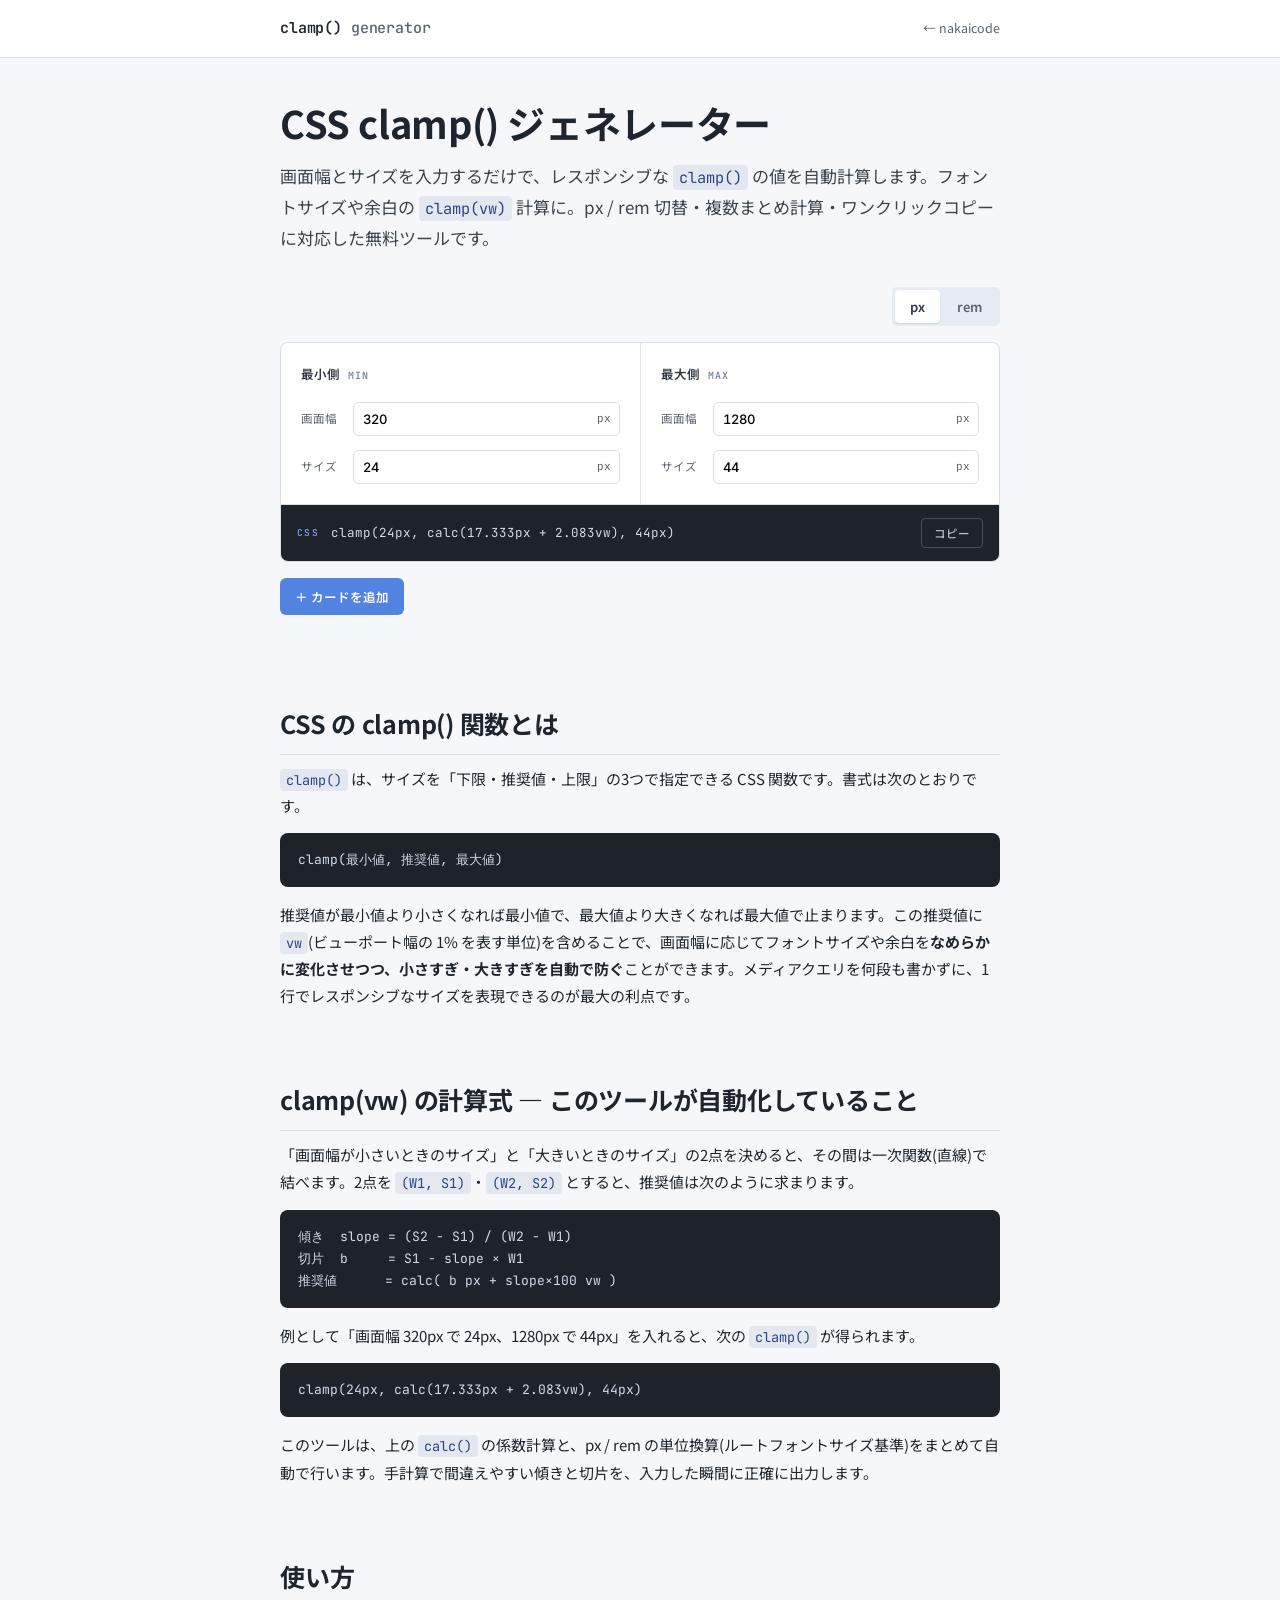
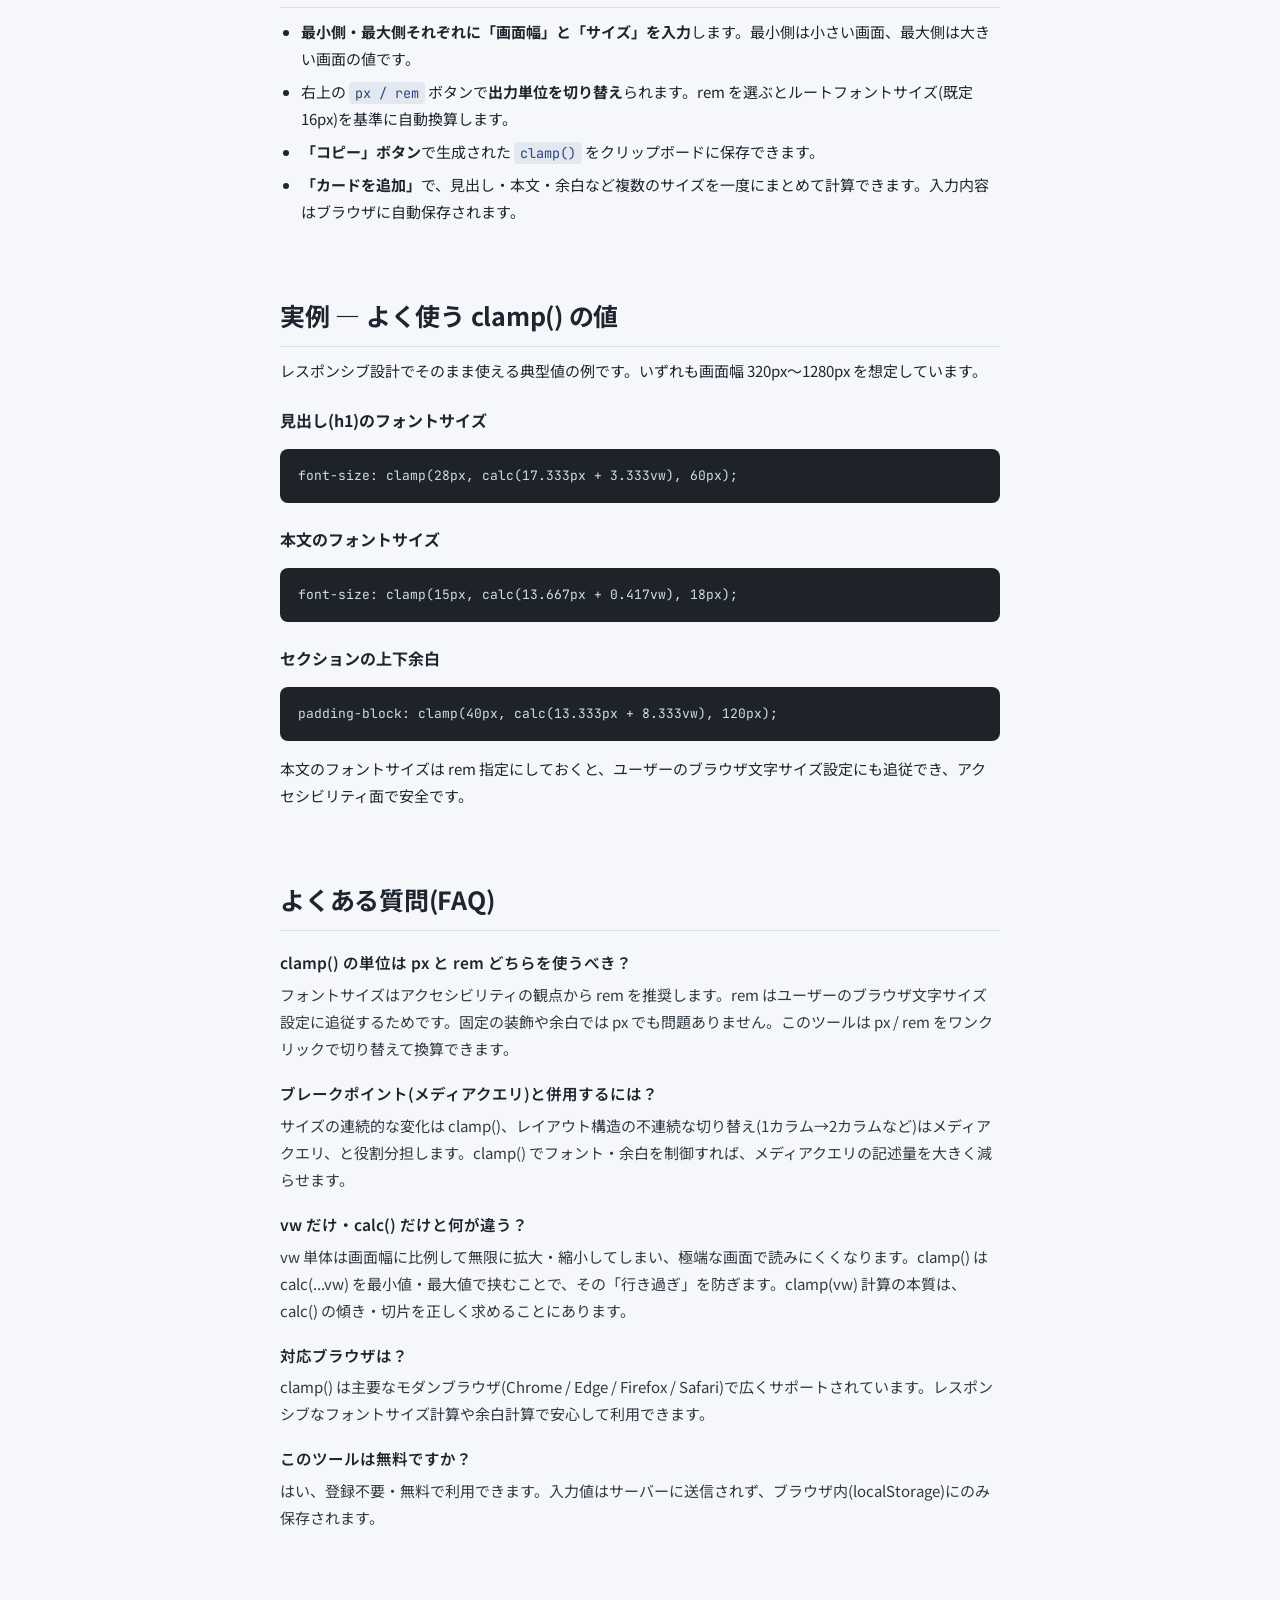
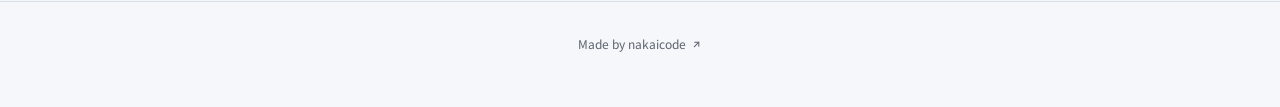
==== clamp-generator/index.html @ 5ffd4fc7 "Merge: clamp-generator SEO対応版を公開" ====
<!DOCTYPE html>
<html lang="ja">
<head>
  <meta charset="utf-8">
  <meta name="viewport" content="width=device-width, initial-scale=1">
  <title>CSS clamp() ジェネレーター｜画面幅から最小・最大サイズを自動計算</title>
  <meta name="description" content="画面幅とサイズを入力するだけで、レスポンシブな CSS clamp() の値を自動計算する無料ツール。フォントサイズや余白の clamp(vw) 計算に対応。px / rem 切替・複数まとめ計算・ワンクリックコピー対応の clamp ジェネレーターです。">
  <meta name="theme-color" content="#3b5bdb">
  <link rel="canonical" href="https://nakaicode.com/clamp-generator/">

  <!-- OGP / SNS シェア -->
  <meta property="og:title" content="CSS clamp() ジェネレーター｜画面幅から最小・最大サイズを自動計算">
  <meta property="og:description" content="画面幅とサイズを入れるだけでレスポンシブな clamp() を自動計算。フォント・余白の clamp(vw) 計算に。px/rem 切替・複数まとめ計算・コピー対応の無料ツール。">
  <meta property="og:type" content="website">
  <meta property="og:url" content="https://nakaicode.com/clamp-generator/">
  <meta property="og:image" content="https://nakaicode.com/clamp-generator/og-image.png">
  <meta property="og:site_name" content="nakaicode">
  <meta property="og:locale" content="ja_JP">
  <meta name="twitter:card" content="summary_large_image">
  <meta name="twitter:title" content="CSS clamp() ジェネレーター｜画面幅から最小・最大サイズを自動計算">
  <meta name="twitter:description" content="画面幅とサイズを入れるだけでレスポンシブな clamp() を自動計算。フォント・余白の clamp(vw) 計算に対応した無料ツール。">
  <meta name="twitter:image" content="https://nakaicode.com/clamp-generator/og-image.png">

  <!-- ファビコン(外部ファイルを増やさないインライン SVG) -->
  <link rel="icon" href="data:image/svg+xml,%3Csvg xmlns='http://www.w3.org/2000/svg' viewBox='0 0 32 32'%3E%3Crect width='32' height='32' rx='7' fill='%233b5bdb'/%3E%3Ctext x='16' y='23' font-family='monospace' font-size='17' font-weight='700' fill='%23ffffff' text-anchor='middle'%3E%7B%7D%3C/text%3E%3C/svg%3E">

  <link rel="preconnect" href="https://fonts.googleapis.com">
  <link rel="preconnect" href="https://fonts.gstatic.com" crossorigin>
  <link href="https://fonts.googleapis.com/css2?family=Inter:wght@400;500;600;700&family=Noto+Sans+JP:wght@400;500;600;700&family=JetBrains+Mono:wght@400;500;600&display=swap" rel="stylesheet">

  <!-- 構造化データ: SoftwareApplication -->
  <script type="application/ld+json">
  {
    "@context": "https://schema.org",
    "@type": "SoftwareApplication",
    "name": "CSS clamp() ジェネレーター",
    "url": "https://nakaicode.com/clamp-generator/",
    "applicationCategory": "DeveloperApplication",
    "operatingSystem": "Web",
    "description": "画面幅とサイズを入力するだけで、レスポンシブな CSS clamp() の値を自動計算する無料ツール。フォントサイズや余白の clamp(vw) 計算に対応し、px / rem 切替・複数まとめ計算・ワンクリックコピーが可能。",
    "inLanguage": "ja",
    "offers": {
      "@type": "Offer",
      "price": "0",
      "priceCurrency": "JPY"
    },
    "author": {
      "@type": "Person",
      "name": "nakaicode",
      "url": "https://nakaicode.com/"
    }
  }
  </script>

  <!-- 構造化データ: FAQPage -->
  <script type="application/ld+json">
  {
    "@context": "https://schema.org",
    "@type": "FAQPage",
    "mainEntity": [
      {
        "@type": "Question",
        "name": "CSS の clamp() 関数とは何ですか？",
        "acceptedAnswer": {
          "@type": "Answer",
          "text": "clamp() は clamp(最小値, 推奨値, 最大値) の3つの引数を取る CSS 関数です。推奨値が最小値を下回ると最小値で、最大値を上回ると最大値で止まります。推奨値に vw(画面幅の割合)を含めることで、画面幅に応じてフォントサイズや余白をなめらかに変化させつつ、小さすぎ・大きすぎを防げます。"
        }
      },
      {
        "@type": "Question",
        "name": "clamp() の推奨値(vw の計算式)はどうやって求めますか？",
        "acceptedAnswer": {
          "@type": "Answer",
          "text": "2つの画面幅 W1・W2 と、それぞれで欲しいサイズ S1・S2 から一次関数を引きます。傾き slope = (S2 - S1) / (W2 - W1)、切片 b = S1 - slope × W1 とすると、推奨値は calc(b px + slope×100 vw) になります。このツールはこの計算を自動で行い、px / rem どちらの単位でも出力します。"
        }
      },
      {
        "@type": "Question",
        "name": "clamp() の単位は px と rem のどちらを使うべきですか？",
        "acceptedAnswer": {
          "@type": "Answer",
          "text": "アクセシビリティを重視するなら rem を推奨します。rem はユーザーがブラウザの文字サイズ設定を変えたときに追従するため、特にフォントサイズでは rem が安全です。固定の余白や装飾サイズでは px でも構いません。このツールは px / rem を切り替えると、ルートフォントサイズ(既定 16px)を基準に値を自動換算します。"
        }
      },
      {
        "@type": "Question",
        "name": "メディアクエリ(ブレークポイント)と clamp() はどう使い分けますか？",
        "acceptedAnswer": {
          "@type": "Answer",
          "text": "clamp() は『画面幅に応じて連続的にサイズを変えたい』場合に向いています。フォントサイズ・余白・行間などは clamp() でメディアクエリを書かずに済みます。一方、レイアウトの段組みを切り替える(1カラム→2カラム)など不連続な変化はメディアクエリが適しています。両者は併用でき、サイズは clamp()、構造はメディアクエリと役割分担するのが定番です。"
        }
      },
      {
        "@type": "Question",
        "name": "レスポンシブなフォントサイズの計算にも使えますか？",
        "acceptedAnswer": {
          "@type": "Answer",
          "text": "はい。フォントサイズの clamp 計算はこのツールの主用途です。たとえば『画面幅 320px で 24px、1280px で 44px』のように入力すると、その間をなめらかに変化し画面外では止まる clamp() が得られます。複数の見出し・本文サイズをカードで並べて一度に計算できます。"
        }
      }
    ]
  }
  </script>

  <style>
    *{box-sizing:border-box}
    :root{
      --bg:oklch(0.976 0.004 255);
      --fg:oklch(0.26 0.02 255);
      --muted:oklch(0.5 0.02 255);
      --line:oklch(0.9 0.012 255);
      --accent:oklch(0.5 0.16 262);
      --accent-soft:oklch(0.62 0.15 262);
      --card:#fff;
      --code-bg:oklch(0.255 0.014 255);
    }
    html,body{margin:0}
    body{
      font-family:'Noto Sans JP',system-ui,sans-serif;
      background:var(--bg);color:var(--fg);
      line-height:1.8;-webkit-font-smoothing:antialiased;
    }
    a{color:var(--accent)}
    input{font-family:inherit}
    input:focus{outline:none;border-color:var(--accent-soft)}
    button{font-family:inherit;cursor:pointer}
    ::selection{background:oklch(0.88 0.06 262)}
    .wrap{max-width:760px;margin:0 auto;padding:0 20px}

    /* ヘッダー */
    .site-header{background:#fff;border-bottom:1px solid var(--line)}
    .site-header .wrap{display:flex;align-items:center;justify-content:space-between;padding:15px 20px}
    .logo{font-family:'JetBrains Mono',monospace;font-size:15px;font-weight:600;letter-spacing:-0.01em}
    .logo span{color:var(--muted);font-weight:500}
    .home-link{font-size:12.5px;color:var(--muted);text-decoration:none}
    .home-link:hover{color:var(--accent)}

    /* イントロ */
    .intro{padding:40px 0 8px}
    h1{font-size:clamp(26px,3.6vw,38px);line-height:1.3;margin:0 0 14px;letter-spacing:-0.01em}
    .lead{font-size:clamp(15px,1.6vw,17px);color:oklch(0.38 0.02 255);margin:0}

    /* ツール本体 */
    .tool{margin:26px 0 8px}
    .tool-bar{display:flex;align-items:center;justify-content:flex-end;gap:16px;margin-bottom:16px;flex-wrap:wrap}
    .root-field{display:flex;align-items:center;gap:8px}
    .root-field[hidden]{display:none}
    .root-field label{font-size:12px;color:var(--muted);font-weight:500}
    .num-inp{width:74px;padding:7px 28px 7px 10px;border:1px solid var(--line);border-radius:5px;font-family:'Inter','Noto Sans JP',sans-serif;font-variant-numeric:tabular-nums;font-size:13px;font-weight:500;background:#fff}
    .field{position:relative;display:flex;align-items:center}
    .field .unit{position:absolute;right:9px;font-family:'JetBrains Mono',monospace;font-size:11px;color:var(--muted);pointer-events:none}
    .seg{display:flex;padding:3px;background:oklch(0.94 0.012 255);border-radius:5px;gap:2px}
    .seg button{padding:7px 15px;border:none;border-radius:4px;font-size:13px;font-weight:600;background:transparent;color:var(--muted)}
    .seg button.active{background:#fff;color:oklch(0.34 0.03 255);box-shadow:0 1px 1px oklch(0.5 0.02 255 / 0.14)}

    .cards{display:flex;flex-direction:column;gap:16px}
    .ccard{position:relative;background:var(--card);border:1px solid var(--line);border-radius:8px;overflow:hidden}
    .ccard__del{position:absolute;top:9px;right:9px;z-index:2;width:24px;height:24px;border:none;border-radius:5px;background:transparent;color:oklch(0.6 0.02 255);font-size:16px;line-height:1;display:flex;align-items:center;justify-content:center}
    .ccard__del:hover{background:oklch(0.95 0.02 30);color:oklch(0.52 0.15 30)}
    .ccard__grid{display:grid;grid-template-columns:1fr 1px 1fr}
    .ccard__col{padding:20px}
    .ccard__divider{background:oklch(0.93 0.01 255)}
    .ccard__label{display:flex;align-items:baseline;gap:8px;margin-bottom:16px}
    .ccard__label b{font-size:12.5px;font-weight:600;color:oklch(0.34 0.02 255)}
    .ccard__label em{font-family:'JetBrains Mono',monospace;font-size:10px;font-weight:600;letter-spacing:0.1em;color:oklch(0.62 0.04 262);font-style:normal}
    .row{display:flex;flex-direction:column;gap:14px}
    .row label{display:flex;align-items:center;gap:10px}
    .row label > span:first-child{font-size:11.5px;color:var(--muted);width:42px;flex-shrink:0}
    .row .field{flex:1;min-width:0}
    .row .field input{width:100%;padding:8px 34px 8px 9px;border:1px solid var(--line);border-radius:5px;font-family:'Inter','Noto Sans JP',sans-serif;font-variant-numeric:tabular-nums;font-size:13px;font-weight:500;background:#fff}

    .ccard__out{display:flex;align-items:center;gap:12px;padding:13px 16px;border-top:1px solid var(--line);background:var(--code-bg)}
    .ccard__out .tag{font-family:'JetBrains Mono',monospace;font-size:9.5px;font-weight:600;letter-spacing:0.14em;color:oklch(0.7 0.12 262);flex-shrink:0}
    .ccard__out code{flex:1;min-width:0;font-family:'JetBrains Mono',monospace;font-size:12.5px;color:oklch(0.89 0.02 255);word-break:break-all;line-height:1.55}
    .ccard__copy{flex-shrink:0;border:1px solid oklch(0.42 0.012 255);background:transparent;color:oklch(0.8 0.015 255);font-size:11.5px;font-weight:500;padding:6px 12px;border-radius:4px}
    .ccard__copy:hover{border-color:var(--accent-soft);background:var(--accent-soft);color:#fff}

    .add-btn{align-self:flex-start;margin-top:16px;border:none;background:var(--accent-soft);color:#fff;font-size:12.5px;font-weight:600;padding:9px 15px;border-radius:6px;display:inline-flex;align-items:center;gap:6px}
    .add-btn:hover{background:var(--accent)}

    /* 解説コンテンツ */
    article.doc{padding:34px 0 10px}
    article.doc section{padding:14px 0}
    h2{font-size:clamp(20px,2.4vw,25px);margin:30px 0 10px;letter-spacing:-0.01em;padding-bottom:8px;border-bottom:1px solid var(--line)}
    h3{font-size:16px;margin:22px 0 6px}
    article.doc p{margin:10px 0;font-size:15px}
    article.doc ul{padding-left:1.3em;margin:10px 0}
    article.doc li{margin:6px 0;font-size:15px}
    code.inline{font-family:'JetBrains Mono',monospace;font-size:0.9em;background:oklch(0.93 0.012 262);padding:2px 6px;border-radius:4px;color:oklch(0.4 0.1 262)}
    pre{background:var(--code-bg);color:oklch(0.89 0.02 255);font-family:'JetBrains Mono',monospace;font-size:13px;line-height:1.7;padding:16px 18px;border-radius:8px;overflow-x:auto;margin:14px 0}
    .faq dt{font-weight:600;margin:18px 0 4px;font-size:15.5px}
    .faq dd{margin:0 0 6px;font-size:15px;color:oklch(0.34 0.02 255)}

    /* フッター */
    .site-footer{margin-top:30px;padding:26px 0 50px;border-top:1px solid var(--line);text-align:center}
    .site-footer a{font-size:12px;color:var(--muted);text-decoration:none;display:inline-flex;align-items:center;gap:5px}
    .site-footer a:hover{color:var(--accent)}

    @media (max-width:560px){
      .ccard__grid{grid-template-columns:1fr}
      .ccard__divider{display:none}
      .ccard__col + .ccard__col{border-top:1px solid var(--line)}
    }
  </style>
</head>
<body>

  <header class="site-header">
    <div class="wrap">
      <div class="logo">clamp()<span> generator</span></div>
      <a class="home-link" href="https://nakaicode.com/">← nakaicode</a>
    </div>
  </header>

  <main class="wrap">

    <div class="intro">
      <h1>CSS clamp() ジェネレーター</h1>
      <p class="lead">画面幅とサイズを入力するだけで、レスポンシブな <code class="inline">clamp()</code> の値を自動計算します。フォントサイズや余白の <code class="inline">clamp(vw)</code> 計算に。px / rem 切替・複数まとめ計算・ワンクリックコピーに対応した無料ツールです。</p>
    </div>

    <!-- ============ ツール本体(JS で動的更新。初期状態はHTMLに記述) ============ -->
    <section class="tool" aria-label="clamp() 計算ツール">
      <div class="tool-bar">
        <div class="root-field" id="rootField" hidden>
          <label for="rootInput">ルート</label>
          <span class="field">
            <input class="num-inp" type="number" id="rootInput" value="16">
            <span class="unit">px</span>
          </span>
        </div>
        <div class="seg" role="tablist" aria-label="単位の切り替え">
          <button id="unitPx" class="active" type="button">px</button>
          <button id="unitRem" type="button">rem</button>
        </div>
      </div>

      <div class="cards" id="cards"><!-- カードを JS で描画 --></div>

      <button class="add-btn" id="addCard" type="button">＋ カードを追加</button>
    </section>

    <!-- ============ 解説コンテンツ(静的 HTML。ここが SEO の本丸) ============ -->
    <article class="doc">

      <section id="about">
        <h2>CSS の clamp() 関数とは</h2>
        <p><code class="inline">clamp()</code> は、サイズを「下限・推奨値・上限」の3つで指定できる CSS 関数です。書式は次のとおりです。</p>
        <pre>clamp(最小値, 推奨値, 最大値)</pre>
        <p>推奨値が最小値より小さくなれば最小値で、最大値より大きくなれば最大値で止まります。この推奨値に <code class="inline">vw</code>(ビューポート幅の 1% を表す単位)を含めることで、画面幅に応じてフォントサイズや余白を<strong>なめらかに変化させつつ、小さすぎ・大きすぎを自動で防ぐ</strong>ことができます。メディアクエリを何段も書かずに、1行でレスポンシブなサイズを表現できるのが最大の利点です。</p>
      </section>

      <section id="formula">
        <h2>clamp(vw) の計算式 — このツールが自動化していること</h2>
        <p>「画面幅が小さいときのサイズ」と「大きいときのサイズ」の2点を決めると、その間は一次関数(直線)で結べます。2点を <code class="inline">(W1, S1)</code>・<code class="inline">(W2, S2)</code> とすると、推奨値は次のように求まります。</p>
        <pre>傾き  slope = (S2 - S1) / (W2 - W1)
切片  b     = S1 - slope × W1
推奨値      = calc( b px + slope×100 vw )</pre>
        <p>例として「画面幅 320px で 24px、1280px で 44px」を入れると、次の <code class="inline">clamp()</code> が得られます。</p>
        <pre>clamp(24px, calc(17.333px + 2.083vw), 44px)</pre>
        <p>このツールは、上の <code class="inline">calc()</code> の係数計算と、px / rem の単位換算(ルートフォントサイズ基準)をまとめて自動で行います。手計算で間違えやすい傾きと切片を、入力した瞬間に正確に出力します。</p>
      </section>

      <section id="howto">
        <h2>使い方</h2>
        <ul>
          <li><strong>最小側・最大側それぞれに「画面幅」と「サイズ」を入力</strong>します。最小側は小さい画面、最大側は大きい画面の値です。</li>
          <li>右上の <code class="inline">px / rem</code> ボタンで<strong>出力単位を切り替え</strong>られます。rem を選ぶとルートフォントサイズ(既定 16px)を基準に自動換算します。</li>
          <li><strong>「コピー」ボタン</strong>で生成された <code class="inline">clamp()</code> をクリップボードに保存できます。</li>
          <li><strong>「カードを追加」</strong>で、見出し・本文・余白など複数のサイズを一度にまとめて計算できます。入力内容はブラウザに自動保存されます。</li>
        </ul>
      </section>

      <section id="examples">
        <h2>実例 — よく使う clamp() の値</h2>
        <p>レスポンシブ設計でそのまま使える典型値の例です。いずれも画面幅 320px〜1280px を想定しています。</p>
        <h3>見出し(h1)のフォントサイズ</h3>
        <pre>font-size: clamp(28px, calc(17.333px + 3.333vw), 60px);</pre>
        <h3>本文のフォントサイズ</h3>
        <pre>font-size: clamp(15px, calc(13.667px + 0.417vw), 18px);</pre>
        <h3>セクションの上下余白</h3>
        <pre>padding-block: clamp(40px, calc(13.333px + 8.333vw), 120px);</pre>
        <p>本文のフォントサイズは rem 指定にしておくと、ユーザーのブラウザ文字サイズ設定にも追従でき、アクセシビリティ面で安全です。</p>
      </section>

      <section id="faq">
        <h2>よくある質問(FAQ)</h2>
        <dl class="faq">
          <dt>clamp() の単位は px と rem どちらを使うべき？</dt>
          <dd>フォントサイズはアクセシビリティの観点から rem を推奨します。rem はユーザーのブラウザ文字サイズ設定に追従するためです。固定の装飾や余白では px でも問題ありません。このツールは px / rem をワンクリックで切り替えて換算できます。</dd>

          <dt>ブレークポイント(メディアクエリ)と併用するには？</dt>
          <dd>サイズの連続的な変化は clamp()、レイアウト構造の不連続な切り替え(1カラム→2カラムなど)はメディアクエリ、と役割分担します。clamp() でフォント・余白を制御すれば、メディアクエリの記述量を大きく減らせます。</dd>

          <dt>vw だけ・calc() だけと何が違う？</dt>
          <dd>vw 単体は画面幅に比例して無限に拡大・縮小してしまい、極端な画面で読みにくくなります。clamp() は calc(...vw) を最小値・最大値で挟むことで、その「行き過ぎ」を防ぎます。clamp(vw) 計算の本質は、calc() の傾き・切片を正しく求めることにあります。</dd>

          <dt>対応ブラウザは？</dt>
          <dd>clamp() は主要なモダンブラウザ(Chrome / Edge / Firefox / Safari)で広くサポートされています。レスポンシブなフォントサイズ計算や余白計算で安心して利用できます。</dd>

          <dt>このツールは無料ですか？</dt>
          <dd>はい、登録不要・無料で利用できます。入力値はサーバーに送信されず、ブラウザ内(localStorage)にのみ保存されます。</dd>
        </dl>
      </section>

    </article>
  </main>

  <footer class="site-footer">
    <a href="https://nakaicode.com/" target="_blank" rel="noopener noreferrer">
      Made by nakaicode
      <svg width="11" height="11" viewBox="0 0 24 24" fill="none" stroke="currentColor" stroke-width="2.2" stroke-linecap="round" stroke-linejoin="round"><path d="M7 17 17 7"></path><path d="M8 7h9v9"></path></svg>
    </a>
  </footer>

  <script>
  // ===== clamp() 計算ツール(バニラ JS。ビルド不要・依存なし) =====
  (function () {
    "use strict";
    var STORAGE_KEY = "clampgen_v1";
    var state = {
      unit: "px",
      root: 16,
      cards: [{ id: "c1", w1: 320, w2: 1280, s1: 24, s2: 44 }]
    };

    // localStorage から復元
    try {
      var raw = localStorage.getItem(STORAGE_KEY);
      if (raw) {
        var d = JSON.parse(raw);
        if (d && d.cards && d.cards.length) state = Object.assign(state, d);
      }
    } catch (e) {}

    function persist() {
      try { localStorage.setItem(STORAGE_KEY, JSON.stringify(state)); } catch (e) {}
    }
    function num(v) { var n = parseFloat(v); return isFinite(n) ? n : 0; }
    function toPx(v) { var n = num(v); return state.unit === "rem" ? n * state.root : n; }
    function fmt(n, d) {
      var p = Math.pow(10, d == null ? 3 : d);
      var x = Math.round(n * p) / p;
      if (Object.is(x, -0)) x = 0;
      return String(x);
    }
    function clampCss(c) {
      if (c.w2 <= c.w1) return "/* 「画面幅 最小 < 最大」にしてください */";
      var unit = state.unit, root = state.root;
      var slope = (c.s2 - c.s1) / (c.w2 - c.w1);
      var vw = slope * 100, b = c.s1 - slope * c.w1;
      var lo = Math.min(c.s1, c.s2), hi = Math.max(c.s1, c.s2);
      var u = unit === "rem" ? "rem" : "px";
      var conv = function (x) { return unit === "rem" ? x / root : x; };
      var B = conv(b), C = unit === "rem" ? vw / root : vw;
      var calc = C >= 0
        ? "calc(" + fmt(B) + u + " + " + fmt(C) + "vw)"
        : "calc(" + fmt(B) + u + " - " + fmt(Math.abs(C)) + "vw)";
      return "clamp(" + fmt(conv(lo)) + u + ", " + calc + ", " + fmt(conv(hi)) + u + ")";
    }

    var cardsEl = document.getElementById("cards");
    var unitLabel = function () { return state.unit === "rem" ? "rem" : "px"; };

    function el(tag, cls, attrs) {
      var e = document.createElement(tag);
      if (cls) e.className = cls;
      if (attrs) for (var k in attrs) e.setAttribute(k, attrs[k]);
      return e;
    }

    // 「サイズ」入力欄の表示値(rem のときは換算して表示)
    function dispSize(px) {
      return state.unit === "rem" ? fmt(px / state.root, 4) : px;
    }

    function buildSide(c, side) {
      // side: "min" or "max"
      var isMin = side === "min";
      var col = el("div", "ccard__col");
      var label = el("div", "ccard__label");
      var b = el("b"); b.textContent = isMin ? "最小側" : "最大側";
      var em = el("em"); em.textContent = isMin ? "MIN" : "MAX";
      label.appendChild(b); label.appendChild(em);
      col.appendChild(label);

      var row = el("div", "row");

      // 画面幅
      var l1 = el("label");
      var s1 = el("span"); s1.textContent = "画面幅"; l1.appendChild(s1);
      var f1 = el("span", "field");
      var i1 = el("input", null, { type: "number" });
      i1.value = isMin ? c.w1 : c.w2;
      i1.addEventListener("change", function () {
        var v = num(i1.value);
        if (isMin) c.w1 = v; else c.w2 = v;
        persist(); render();
      });
      var u1 = el("span", "unit"); u1.textContent = "px";
      f1.appendChild(i1); f1.appendChild(u1); l1.appendChild(f1);
      row.appendChild(l1);

      // サイズ
      var l2 = el("label");
      var s2 = el("span"); s2.textContent = "サイズ"; l2.appendChild(s2);
      var f2 = el("span", "field");
      var i2 = el("input", null, { type: "number", step: state.unit === "rem" ? "0.05" : "1" });
      i2.value = dispSize(isMin ? c.s1 : c.s2);
      i2.addEventListener("change", function () {
        var px = toPx(i2.value);
        if (isMin) c.s1 = px; else c.s2 = px;
        persist(); render();
      });
      var u2 = el("span", "unit"); u2.textContent = unitLabel();
      f2.appendChild(i2); f2.appendChild(u2); l2.appendChild(f2);
      row.appendChild(l2);

      col.appendChild(row);
      return col;
    }

    function render() {
      // ルート入力欄の表示
      document.getElementById("rootField").hidden = state.unit !== "rem";
      document.getElementById("unitPx").classList.toggle("active", state.unit === "px");
      document.getElementById("unitRem").classList.toggle("active", state.unit === "rem");

      cardsEl.innerHTML = "";
      state.cards.forEach(function (c) {
        var card = el("div", "ccard");

        if (state.cards.length > 1) {
          var del = el("button", "ccard__del", { type: "button", title: "削除", "aria-label": "カードを削除" });
          del.textContent = "×";
          del.addEventListener("click", function () {
            state.cards = state.cards.filter(function (x) { return x.id !== c.id; });
            persist(); render();
          });
          card.appendChild(del);
        }

        var grid = el("div", "ccard__grid");
        grid.appendChild(buildSide(c, "min"));
        grid.appendChild(el("div", "ccard__divider"));
        grid.appendChild(buildSide(c, "max"));
        card.appendChild(grid);

        var out = el("div", "ccard__out");
        var tag = el("span", "tag"); tag.textContent = "CSS";
        var code = el("code"); code.textContent = clampCss(c);
        var copy = el("button", "ccard__copy", { type: "button" }); copy.textContent = "コピー";
        copy.addEventListener("click", function () {
          var css = clampCss(c);
          try { navigator.clipboard.writeText(css); } catch (e) {}
          copy.textContent = "コピー済";
          setTimeout(function () { copy.textContent = "コピー"; }, 1300);
        });
        out.appendChild(tag); out.appendChild(code); out.appendChild(copy);
        card.appendChild(out);

        cardsEl.appendChild(card);
      });
    }

    // 単位切り替え
    document.getElementById("unitPx").addEventListener("click", function () {
      state.unit = "px"; persist(); render();
    });
    document.getElementById("unitRem").addEventListener("click", function () {
      state.unit = "rem"; persist(); render();
    });
    // ルート
    document.getElementById("rootInput").addEventListener("change", function (e) {
      state.root = Math.max(1, num(e.target.value)); persist(); render();
    });
    document.getElementById("rootInput").value = state.root;
    // カード追加
    document.getElementById("addCard").addEventListener("click", function () {
      state.cards.push({ id: "c" + Date.now(), w1: 320, w2: 1280, s1: 16, s2: 24 });
      persist(); render();
    });

    render();
  })();
  </script>
</body>
</html>
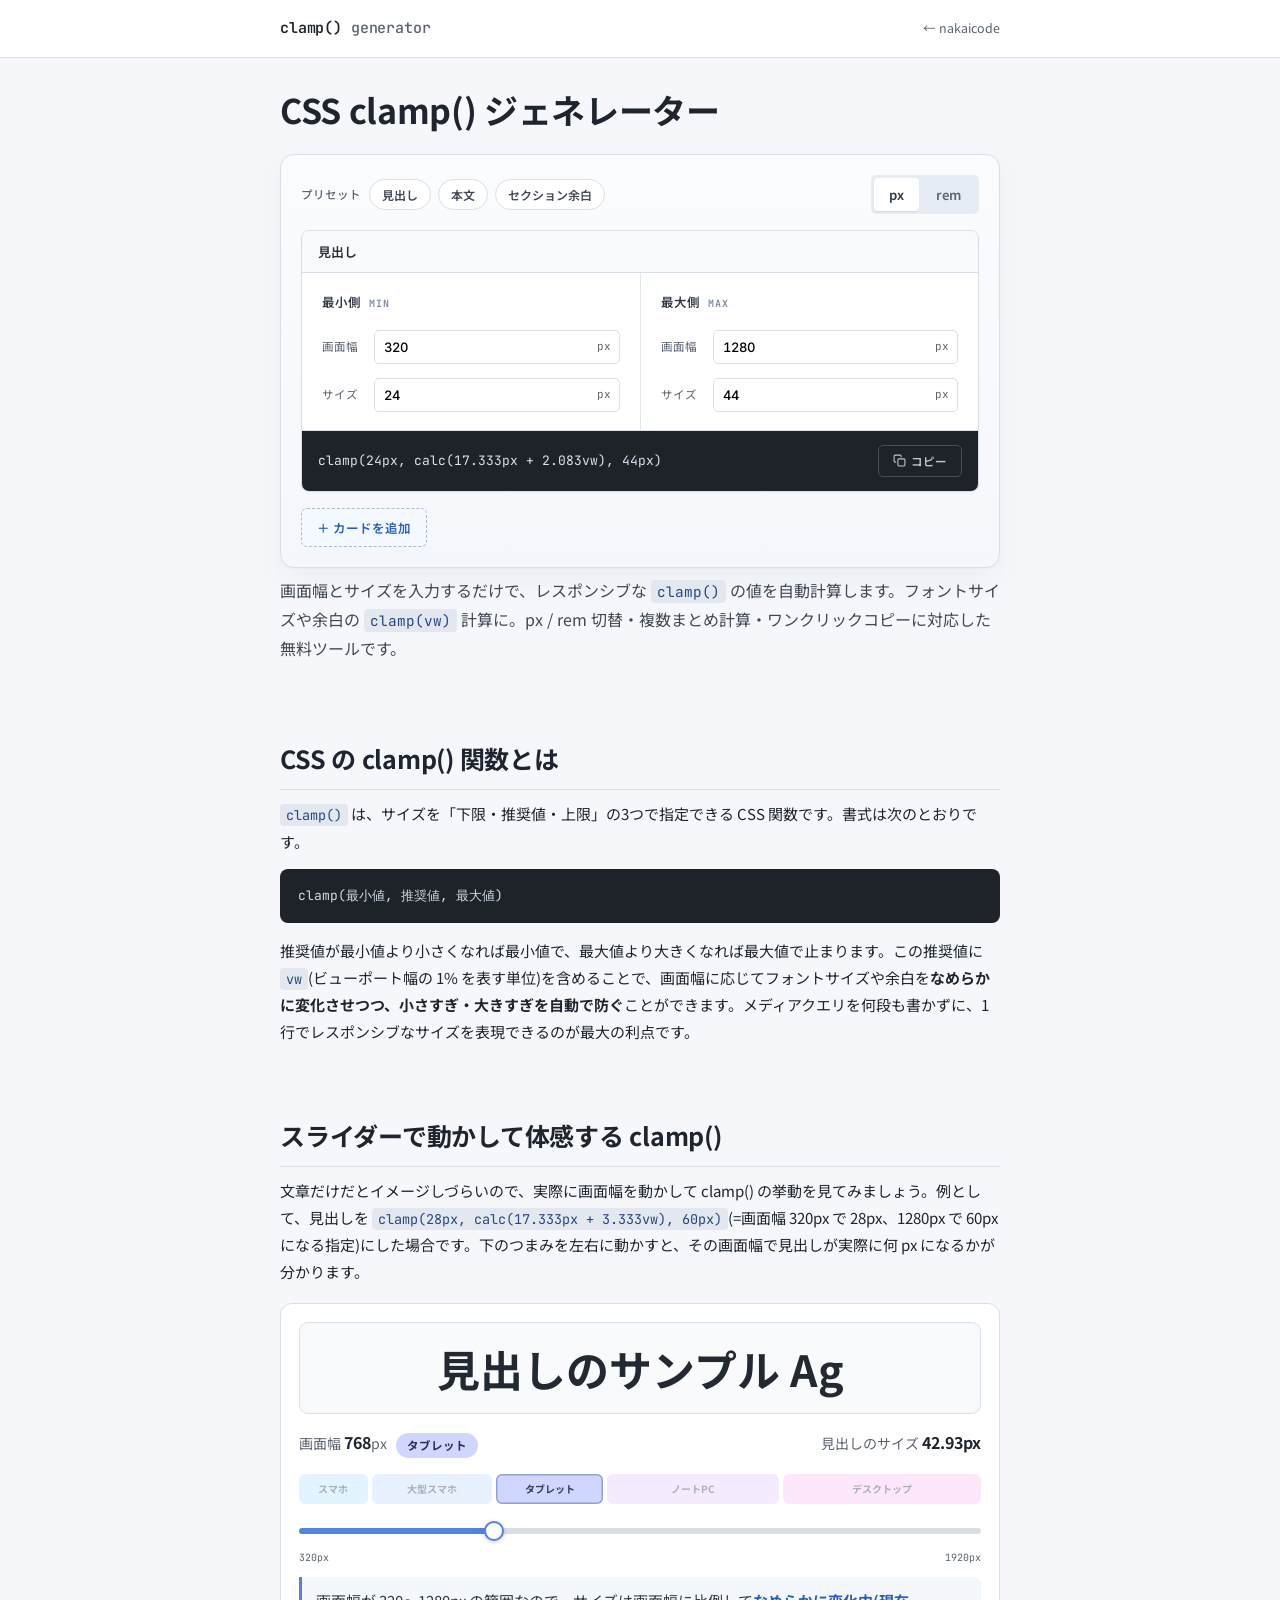
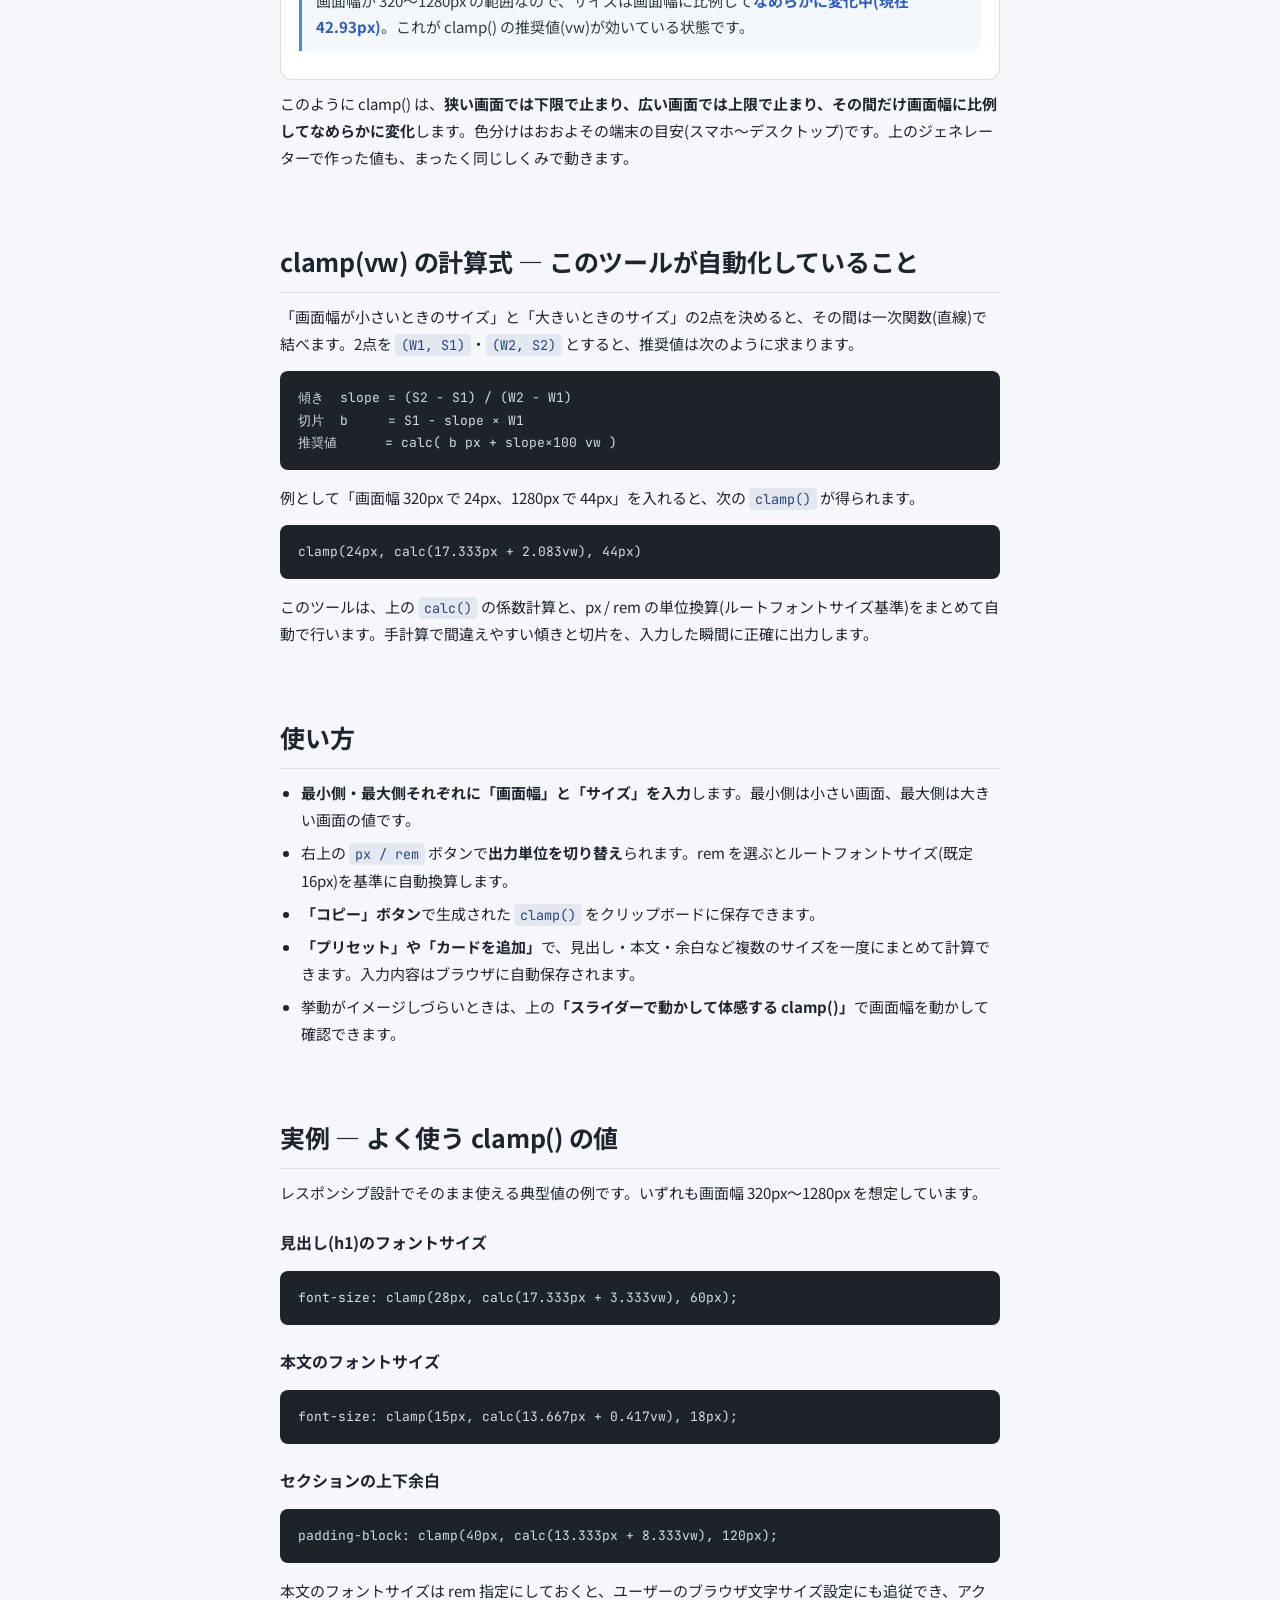
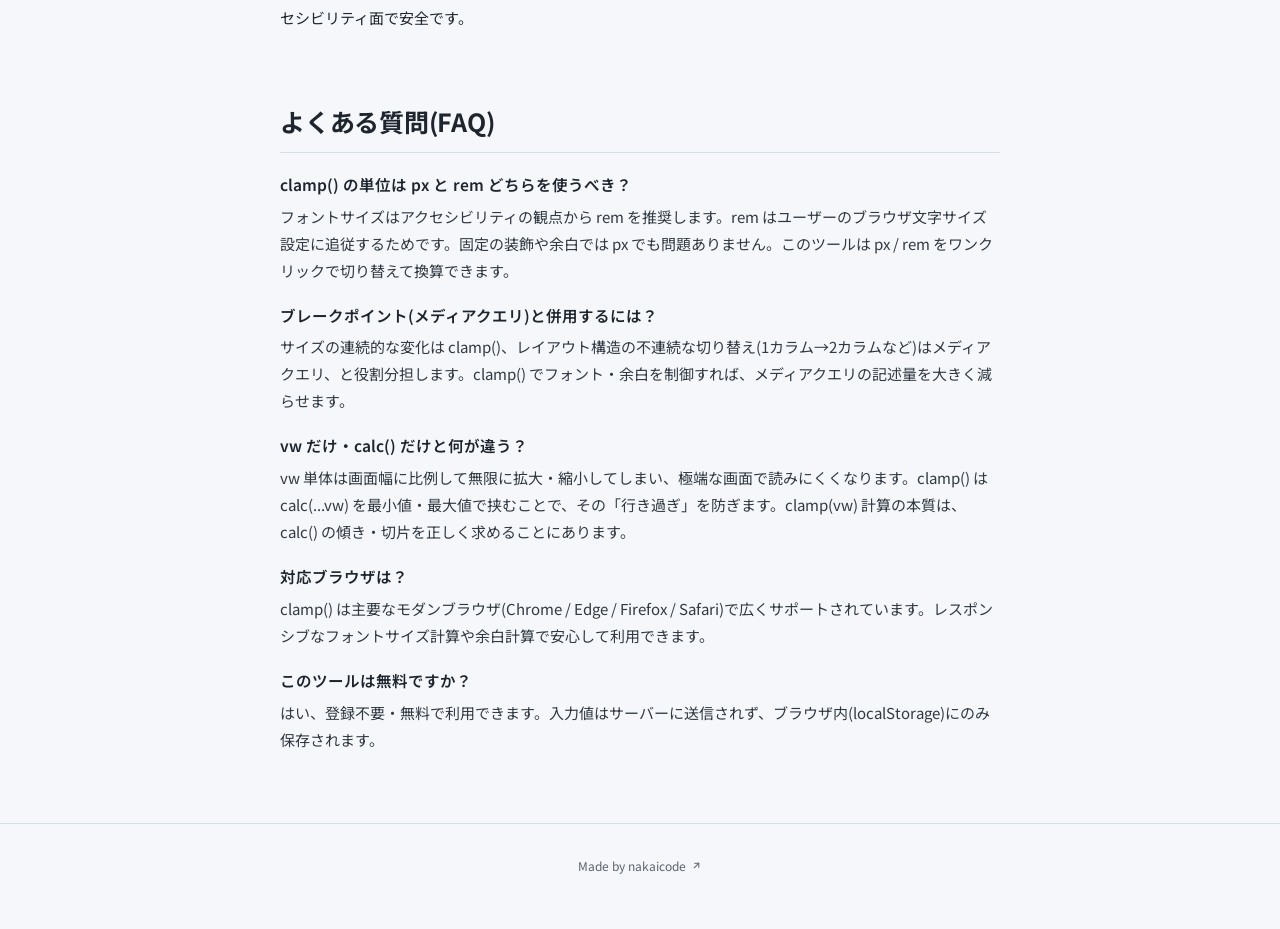
==== commit c480c0e9: "clamp-generator: UI改修の作業途中をコミット(プレイグラウンド等の拡充) Co-Authored-By: Claude Opus 4.8 <noreply@anthropic.com" ====
--- a/clamp-generator/index.html
+++ b/clamp-generator/index.html
@@ -135,14 +135,32 @@
     .home-link{font-size:12.5px;color:var(--muted);text-decoration:none}
     .home-link:hover{color:var(--accent)}
 
-    /* イントロ */
-    .intro{padding:40px 0 8px}
-    h1{font-size:clamp(26px,3.6vw,38px);line-height:1.3;margin:0 0 14px;letter-spacing:-0.01em}
-    .lead{font-size:clamp(15px,1.6vw,17px);color:oklch(0.38 0.02 255);margin:0}
-
-    /* ツール本体 */
-    .tool{margin:26px 0 8px}
-    .tool-bar{display:flex;align-items:center;justify-content:flex-end;gap:16px;margin-bottom:16px;flex-wrap:wrap}
+    /* ページタイトル(ツールを主役にするため簡潔に) */
+    .pagehead{padding:30px 0 4px}
+    h1{font-size:clamp(24px,3.4vw,34px);line-height:1.3;margin:0;letter-spacing:-0.01em}
+    .lead{font-size:clamp(14.5px,1.6vw,16px);color:oklch(0.4 0.02 255);margin:6px 0 0}
+
+    /* ツール本体(ページ先頭の主役) */
+    .tool{
+      margin:18px 0 8px;padding:20px;
+      background:linear-gradient(180deg, oklch(0.99 0.003 262), oklch(0.975 0.006 262));
+      border:1px solid var(--line);border-radius:14px;
+      box-shadow:0 1px 2px oklch(0.5 0.02 255 / 0.04), 0 12px 30px oklch(0.5 0.05 262 / 0.06);
+    }
+
+    .tool-bar{display:flex;align-items:center;justify-content:space-between;gap:14px;margin-bottom:16px;flex-wrap:wrap}
+    .tool-bar__right{display:flex;align-items:center;gap:14px;flex-wrap:wrap}
+
+    /* プリセット */
+    .presets{display:flex;align-items:center;gap:7px;flex-wrap:wrap}
+    .presets__lead{font-size:11.5px;color:var(--muted);font-weight:500;margin-right:1px}
+    .preset-chip{
+      border:1px solid var(--line);background:#fff;color:oklch(0.4 0.02 255);
+      font-size:12px;font-weight:600;padding:6px 12px;border-radius:999px;
+      display:inline-flex;align-items:center;gap:5px;transition:.12s
+    }
+    .preset-chip:hover{border-color:var(--accent-soft);color:var(--accent);background:oklch(0.97 0.02 262)}
+
     .root-field{display:flex;align-items:center;gap:8px}
     .root-field[hidden]{display:none}
     .root-field label{font-size:12px;color:var(--muted);font-weight:500}
@@ -154,11 +172,14 @@
     .seg button.active{background:#fff;color:oklch(0.34 0.03 255);box-shadow:0 1px 1px oklch(0.5 0.02 255 / 0.14)}
 
     .cards{display:flex;flex-direction:column;gap:16px}
-    .ccard{position:relative;background:var(--card);border:1px solid var(--line);border-radius:8px;overflow:hidden}
-    .ccard__del{position:absolute;top:9px;right:9px;z-index:2;width:24px;height:24px;border:none;border-radius:5px;background:transparent;color:oklch(0.6 0.02 255);font-size:16px;line-height:1;display:flex;align-items:center;justify-content:center}
+    .ccard{position:relative;background:var(--card);border:1px solid var(--line);border-radius:8px;overflow:hidden;box-shadow:0 1px 2px oklch(0.5 0.02 255 / 0.04)}
+    .ccard__del{position:absolute;top:8px;right:8px;z-index:2;width:24px;height:24px;border:none;border-radius:5px;background:transparent;color:oklch(0.6 0.02 255);font-size:16px;line-height:1;display:flex;align-items:center;justify-content:center}
     .ccard__del:hover{background:oklch(0.95 0.02 30);color:oklch(0.52 0.15 30)}
+    .ccard__name{display:block;width:100%;border:none;border-bottom:1px solid var(--line);background:oklch(0.985 0.003 262);font-family:inherit;font-size:13px;font-weight:600;color:oklch(0.3 0.02 255);padding:11px 40px 11px 16px}
+    .ccard__name::placeholder{color:oklch(0.68 0.02 255);font-weight:500}
+    .ccard__name:focus{outline:none;border-bottom-color:var(--accent-soft);background:#fff}
     .ccard__grid{display:grid;grid-template-columns:1fr 1px 1fr}
-    .ccard__col{padding:20px}
+    .ccard__col{padding:18px 20px}
     .ccard__divider{background:oklch(0.93 0.01 255)}
     .ccard__label{display:flex;align-items:baseline;gap:8px;margin-bottom:16px}
     .ccard__label b{font-size:12.5px;font-weight:600;color:oklch(0.34 0.02 255)}
@@ -169,17 +190,26 @@
     .row .field{flex:1;min-width:0}
     .row .field input{width:100%;padding:8px 34px 8px 9px;border:1px solid var(--line);border-radius:5px;font-family:'Inter','Noto Sans JP',sans-serif;font-variant-numeric:tabular-nums;font-size:13px;font-weight:500;background:#fff}
 
-    .ccard__out{display:flex;align-items:center;gap:12px;padding:13px 16px;border-top:1px solid var(--line);background:var(--code-bg)}
-    .ccard__out .tag{font-family:'JetBrains Mono',monospace;font-size:9.5px;font-weight:600;letter-spacing:0.14em;color:oklch(0.7 0.12 262);flex-shrink:0}
-    .ccard__out code{flex:1;min-width:0;font-family:'JetBrains Mono',monospace;font-size:12.5px;color:oklch(0.89 0.02 255);word-break:break-all;line-height:1.55}
-    .ccard__copy{flex-shrink:0;border:1px solid oklch(0.42 0.012 255);background:transparent;color:oklch(0.8 0.015 255);font-size:11.5px;font-weight:500;padding:6px 12px;border-radius:4px}
+    /* 出力(CSS ラベルは置かず、コードとコピーを主役に) */
+    .ccard__out{display:flex;align-items:center;gap:12px;padding:14px 16px;border-top:1px solid var(--line);background:var(--code-bg)}
+    .ccard__out code{flex:1;min-width:0;font-family:'JetBrains Mono',monospace;font-size:13px;color:oklch(0.91 0.02 255);word-break:break-all;line-height:1.55}
+    .ccard__copy{flex-shrink:0;border:1px solid oklch(0.42 0.012 255);background:transparent;color:oklch(0.82 0.015 255);font-size:11.5px;font-weight:600;padding:7px 14px;border-radius:5px;display:inline-flex;align-items:center;gap:5px}
     .ccard__copy:hover{border-color:var(--accent-soft);background:var(--accent-soft);color:#fff}
 
-    .add-btn{align-self:flex-start;margin-top:16px;border:none;background:var(--accent-soft);color:#fff;font-size:12.5px;font-weight:600;padding:9px 15px;border-radius:6px;display:inline-flex;align-items:center;gap:6px}
-    .add-btn:hover{background:var(--accent)}
+    .add-btn{align-self:flex-start;margin-top:16px;border:1px dashed oklch(0.78 0.04 262);background:oklch(0.98 0.015 262);color:var(--accent);font-size:12.5px;font-weight:600;padding:9px 15px;border-radius:6px;display:inline-flex;align-items:center;gap:6px}
+    .add-btn:hover{border-style:solid;background:oklch(0.96 0.03 262)}
+
+    /* 共通: レンジスライダー */
+    .vw-range{-webkit-appearance:none;appearance:none;width:100%;height:6px;border-radius:999px;background:var(--line);cursor:pointer;outline:none;margin:0}
+    .vw-range::-webkit-slider-thumb{-webkit-appearance:none;appearance:none;width:20px;height:20px;border-radius:50%;background:#fff;border:2px solid var(--accent-soft);box-shadow:0 1px 4px oklch(0.5 0.05 262 / 0.35);margin-top:-7px;cursor:pointer;transition:transform .1s}
+    .vw-range::-webkit-slider-thumb:active{transform:scale(1.12)}
+    .vw-range::-webkit-slider-runnable-track{height:6px;border-radius:999px;background:transparent}
+    .vw-range::-moz-range-thumb{width:20px;height:20px;border-radius:50%;background:#fff;border:2px solid var(--accent-soft);box-shadow:0 1px 4px oklch(0.5 0.05 262 / 0.35);cursor:pointer}
+    .vw-range::-moz-range-track{height:6px;border-radius:999px;background:transparent}
+    .range-scale{display:flex;justify-content:space-between;font-family:'JetBrains Mono',monospace;font-size:10px;color:var(--muted);margin-top:7px}
 
     /* 解説コンテンツ */
-    article.doc{padding:34px 0 10px}
+    article.doc{padding:30px 0 10px}
     article.doc section{padding:14px 0}
     h2{font-size:clamp(20px,2.4vw,25px);margin:30px 0 10px;letter-spacing:-0.01em;padding-bottom:8px;border-bottom:1px solid var(--line)}
     h3{font-size:16px;margin:22px 0 6px}
@@ -191,15 +221,34 @@
     .faq dt{font-weight:600;margin:18px 0 4px;font-size:15.5px}
     .faq dd{margin:0 0 6px;font-size:15px;color:oklch(0.34 0.02 255)}
 
+    /* clamp() 体感プレイグラウンド(中盤の解説) */
+    .pg{margin:18px 0 6px;padding:18px;background:#fff;border:1px solid var(--line);border-radius:12px;box-shadow:0 1px 2px oklch(0.5 0.02 255 / 0.04)}
+    .pg__stage{min-height:92px;display:flex;align-items:center;justify-content:center;padding:12px 14px;background:oklch(0.985 0.003 262);border:1px solid var(--line);border-radius:9px;overflow:hidden;margin-bottom:14px}
+    .pg__sample{font-weight:700;color:oklch(0.28 0.02 255);line-height:1.1;white-space:nowrap;transition:font-size .07s linear}
+    .pg__readout{display:flex;flex-wrap:wrap;align-items:baseline;gap:6px 20px;justify-content:space-between;font-size:14px;color:var(--muted);margin-bottom:16px}
+    .pg__readout b{color:var(--fg);font-variant-numeric:tabular-nums;font-size:16px}
+    .pg__device{display:inline-block;margin-left:9px;font-size:11.5px;font-weight:700;padding:2px 11px;border-radius:999px;vertical-align:middle}
+    .pg__zones{display:flex;gap:4px;margin-bottom:9px}
+    .pg__zone{flex-basis:0;text-align:center;font-size:10px;font-weight:700;color:oklch(0.36 0.04 262);padding:6px 2px;border-radius:6px;background:var(--zc);opacity:.4;transition:.15s;white-space:nowrap;overflow:hidden}
+    .pg__zone.on{opacity:1;box-shadow:0 0 0 1.5px oklch(0.5 0.1 262 / .45) inset}
+    .pg__explain{font-size:14px;color:oklch(0.34 0.02 255);margin:14px 0 0;background:oklch(0.975 0.006 262);border-left:3px solid var(--accent-soft);padding:11px 14px;border-radius:0 7px 7px 0;line-height:1.75}
+    .pg__explain b{color:var(--accent)}
+
     /* フッター */
     .site-footer{margin-top:30px;padding:26px 0 50px;border-top:1px solid var(--line);text-align:center}
     .site-footer a{font-size:12px;color:var(--muted);text-decoration:none;display:inline-flex;align-items:center;gap:5px}
     .site-footer a:hover{color:var(--accent)}
 
     @media (max-width:560px){
+      .tool{padding:14px;border-radius:12px}
+      .tool-bar{justify-content:space-between}
+      .presets{width:100%;flex-wrap:nowrap;overflow-x:auto;padding-bottom:4px;-webkit-overflow-scrolling:touch}
+      .preset-chip{flex-shrink:0}
       .ccard__grid{grid-template-columns:1fr}
       .ccard__divider{display:none}
       .ccard__col + .ccard__col{border-top:1px solid var(--line)}
+      .row .field input,.num-inp{font-size:16px}/* iOS のズーム回避 */
+      .pg__zone{font-size:8.5px;padding:6px 1px}
     }
   </style>
 </head>
@@ -214,24 +263,31 @@
 
   <main class="wrap">
 
-    <div class="intro">
+    <!-- ============ ① ジェネレーター本体(ページ先頭) ============ -->
+    <div class="pagehead">
       <h1>CSS clamp() ジェネレーター</h1>
-      <p class="lead">画面幅とサイズを入力するだけで、レスポンシブな <code class="inline">clamp()</code> の値を自動計算します。フォントサイズや余白の <code class="inline">clamp(vw)</code> 計算に。px / rem 切替・複数まとめ計算・ワンクリックコピーに対応した無料ツールです。</p>
     </div>
 
-    <!-- ============ ツール本体(JS で動的更新。初期状態はHTMLに記述) ============ -->
     <section class="tool" aria-label="clamp() 計算ツール">
       <div class="tool-bar">
-        <div class="root-field" id="rootField" hidden>
-          <label for="rootInput">ルート</label>
-          <span class="field">
-            <input class="num-inp" type="number" id="rootInput" value="16">
-            <span class="unit">px</span>
-          </span>
+        <div class="presets" id="presets" aria-label="プリセット">
+          <span class="presets__lead">プリセット</span>
+          <button class="preset-chip" type="button" data-preset="heading">見出し</button>
+          <button class="preset-chip" type="button" data-preset="body">本文</button>
+          <button class="preset-chip" type="button" data-preset="space">セクション余白</button>
         </div>
-        <div class="seg" role="tablist" aria-label="単位の切り替え">
-          <button id="unitPx" class="active" type="button">px</button>
-          <button id="unitRem" type="button">rem</button>
+        <div class="tool-bar__right">
+          <div class="root-field" id="rootField" hidden>
+            <label for="rootInput">ルート</label>
+            <span class="field">
+              <input class="num-inp" type="number" id="rootInput" value="16">
+              <span class="unit">px</span>
+            </span>
+          </div>
+          <div class="seg" role="tablist" aria-label="単位の切り替え">
+            <button id="unitPx" class="active" type="button">px</button>
+            <button id="unitRem" type="button">rem</button>
+          </div>
         </div>
       </div>
 
@@ -240,7 +296,9 @@
       <button class="add-btn" id="addCard" type="button">＋ カードを追加</button>
     </section>
 
-    <!-- ============ 解説コンテンツ(静的 HTML。ここが SEO の本丸) ============ -->
+    <p class="lead">画面幅とサイズを入力するだけで、レスポンシブな <code class="inline">clamp()</code> の値を自動計算します。フォントサイズや余白の <code class="inline">clamp(vw)</code> 計算に。px / rem 切替・複数まとめ計算・ワンクリックコピーに対応した無料ツールです。</p>
+
+    <!-- ============ ② 解説コンテンツ(静的 HTML。ここが SEO の本丸) ============ -->
     <article class="doc">
 
       <section id="about">
@@ -248,6 +306,38 @@
         <p><code class="inline">clamp()</code> は、サイズを「下限・推奨値・上限」の3つで指定できる CSS 関数です。書式は次のとおりです。</p>
         <pre>clamp(最小値, 推奨値, 最大値)</pre>
         <p>推奨値が最小値より小さくなれば最小値で、最大値より大きくなれば最大値で止まります。この推奨値に <code class="inline">vw</code>(ビューポート幅の 1% を表す単位)を含めることで、画面幅に応じてフォントサイズや余白を<strong>なめらかに変化させつつ、小さすぎ・大きすぎを自動で防ぐ</strong>ことができます。メディアクエリを何段も書かずに、1行でレスポンシブなサイズを表現できるのが最大の利点です。</p>
+      </section>
+
+      <!-- ============ 体感プレイグラウンド(clamp を知らない人向けの導入) ============ -->
+      <section id="playground">
+        <h2>スライダーで動かして体感する clamp()</h2>
+        <p>文章だけだとイメージしづらいので、実際に画面幅を動かして clamp() の挙動を見てみましょう。例として、見出しを <code class="inline">clamp(28px, calc(17.333px + 3.333vw), 60px)</code>(=画面幅 320px で 28px、1280px で 60px になる指定)にした場合です。下のつまみを左右に動かすと、その画面幅で見出しが実際に何 px になるかが分かります。</p>
+
+        <div class="pg">
+          <div class="pg__stage">
+            <div class="pg__sample" id="pgSample" style="font-size:42.93px">見出しのサンプル Ag</div>
+          </div>
+
+          <div class="pg__readout">
+            <span>画面幅 <b id="pgW">768</b>px<span class="pg__device" id="pgDevice" style="background:oklch(0.89 0.08 280);color:oklch(0.32 0.06 280)">タブレット</span></span>
+            <span>見出しのサイズ <b id="pgSize">42.93px</b></span>
+          </div>
+
+          <!-- 画面幅の目安を色分け表示(どれくらいの幅か直感的に)。初期状態は静的に記述し、JS は操作時に上書きする -->
+          <div class="pg__zones" id="pgZones" aria-hidden="true">
+            <div class="pg__zone" style="--zc:oklch(0.9 0.06 232);flex-grow:160">スマホ</div>
+            <div class="pg__zone" style="--zc:oklch(0.9 0.06 258);flex-grow:288">大型スマホ</div>
+            <div class="pg__zone on" style="--zc:oklch(0.89 0.08 280);flex-grow:256">タブレット</div>
+            <div class="pg__zone" style="--zc:oklch(0.89 0.08 305);flex-grow:416">ノートPC</div>
+            <div class="pg__zone" style="--zc:oklch(0.89 0.08 330);flex-grow:480">デスクトップ</div>
+          </div>
+          <input class="vw-range" type="range" id="pgRange" min="320" max="1920" step="1" value="768" aria-label="プレビューする画面幅" style="background:linear-gradient(to right, var(--accent-soft) 0%, var(--accent-soft) 28%, var(--line) 28%, var(--line) 100%)">
+          <div class="range-scale"><span>320px</span><span>1920px</span></div>
+
+          <p class="pg__explain" id="pgExplain">画面幅が 320〜1280px の範囲なので、サイズは画面幅に比例して<b>なめらかに変化中(現在 42.93px)</b>。これが clamp() の推奨値(vw)が効いている状態です。</p>
+        </div>
+
+        <p>このように clamp() は、<strong>狭い画面では下限で止まり、広い画面では上限で止まり、その間だけ画面幅に比例してなめらかに変化</strong>します。色分けはおおよその端末の目安(スマホ〜デスクトップ)です。上のジェネレーターで作った値も、まったく同じしくみで動きます。</p>
       </section>
 
       <section id="formula">
@@ -267,7 +357,8 @@
           <li><strong>最小側・最大側それぞれに「画面幅」と「サイズ」を入力</strong>します。最小側は小さい画面、最大側は大きい画面の値です。</li>
           <li>右上の <code class="inline">px / rem</code> ボタンで<strong>出力単位を切り替え</strong>られます。rem を選ぶとルートフォントサイズ(既定 16px)を基準に自動換算します。</li>
           <li><strong>「コピー」ボタン</strong>で生成された <code class="inline">clamp()</code> をクリップボードに保存できます。</li>
-          <li><strong>「カードを追加」</strong>で、見出し・本文・余白など複数のサイズを一度にまとめて計算できます。入力内容はブラウザに自動保存されます。</li>
+          <li><strong>「プリセット」や「カードを追加」</strong>で、見出し・本文・余白など複数のサイズを一度にまとめて計算できます。入力内容はブラウザに自動保存されます。</li>
+          <li>挙動がイメージしづらいときは、上の<strong>「スライダーで動かして体感する clamp()」</strong>で画面幅を動かして確認できます。</li>
         </ul>
       </section>
 
@@ -314,17 +405,23 @@
   </footer>
 
   <script>
-  // ===== clamp() 計算ツール(バニラ JS。ビルド不要・依存なし) =====
+  // ===== ① clamp() ジェネレーター(バニラ JS。ビルド不要・依存なし) =====
   (function () {
     "use strict";
-    var STORAGE_KEY = "clampgen_v1";
+    var STORAGE_KEY = "clampgen_v2";
     var state = {
       unit: "px",
       root: 16,
-      cards: [{ id: "c1", w1: 320, w2: 1280, s1: 24, s2: 44 }]
+      cards: [{ id: "c1", name: "見出し", w1: 320, w2: 1280, s1: 24, s2: 44 }]
     };
 
-    // localStorage から復元
+    // プリセット定義(値はすべて px 基準)
+    var PRESETS = {
+      heading: { name: "見出し", w1: 320, w2: 1280, s1: 28, s2: 60 },
+      body:    { name: "本文",   w1: 320, w2: 1280, s1: 15, s2: 18 },
+      space:   { name: "セクション余白", w1: 320, w2: 1280, s1: 40, s2: 120 }
+    };
+
     try {
       var raw = localStorage.getItem(STORAGE_KEY);
       if (raw) {
@@ -369,13 +466,11 @@
       return e;
     }
 
-    // 「サイズ」入力欄の表示値(rem のときは換算して表示)
     function dispSize(px) {
       return state.unit === "rem" ? fmt(px / state.root, 4) : px;
     }
 
     function buildSide(c, side) {
-      // side: "min" or "max"
       var isMin = side === "min";
       var col = el("div", "ccard__col");
       var label = el("div", "ccard__label");
@@ -421,7 +516,6 @@
     }
 
     function render() {
-      // ルート入力欄の表示
       document.getElementById("rootField").hidden = state.unit !== "rem";
       document.getElementById("unitPx").classList.toggle("active", state.unit === "px");
       document.getElementById("unitRem").classList.toggle("active", state.unit === "rem");
@@ -440,6 +534,12 @@
           card.appendChild(del);
         }
 
+        var nameInp = el("input", "ccard__name", { type: "text", maxlength: "40", placeholder: "用途名 (任意 / 例: 見出し)" });
+        nameInp.value = c.name || "";
+        nameInp.addEventListener("input", function () { c.name = nameInp.value; });
+        nameInp.addEventListener("change", persist);
+        card.appendChild(nameInp);
+
         var grid = el("div", "ccard__grid");
         grid.appendChild(buildSide(c, "min"));
         grid.appendChild(el("div", "ccard__divider"));
@@ -447,41 +547,129 @@
         card.appendChild(grid);
 
         var out = el("div", "ccard__out");
-        var tag = el("span", "tag"); tag.textContent = "CSS";
         var code = el("code"); code.textContent = clampCss(c);
-        var copy = el("button", "ccard__copy", { type: "button" }); copy.textContent = "コピー";
+        var copy = el("button", "ccard__copy", { type: "button" });
+        copy.innerHTML = '<svg width="13" height="13" viewBox="0 0 24 24" fill="none" stroke="currentColor" stroke-width="2" stroke-linecap="round" stroke-linejoin="round"><rect x="9" y="9" width="13" height="13" rx="2"></rect><path d="M5 15H4a2 2 0 0 1-2-2V4a2 2 0 0 1 2-2h9a2 2 0 0 1 2 2v1"></path></svg><span>コピー</span>';
         copy.addEventListener("click", function () {
           var css = clampCss(c);
           try { navigator.clipboard.writeText(css); } catch (e) {}
-          copy.textContent = "コピー済";
-          setTimeout(function () { copy.textContent = "コピー"; }, 1300);
+          var lbl = copy.querySelector("span");
+          if (lbl) { lbl.textContent = "コピー済"; setTimeout(function () { lbl.textContent = "コピー"; }, 1300); }
         });
-        out.appendChild(tag); out.appendChild(code); out.appendChild(copy);
+        out.appendChild(code); out.appendChild(copy);
         card.appendChild(out);
 
         cardsEl.appendChild(card);
       });
     }
 
-    // 単位切り替え
     document.getElementById("unitPx").addEventListener("click", function () {
       state.unit = "px"; persist(); render();
     });
     document.getElementById("unitRem").addEventListener("click", function () {
       state.unit = "rem"; persist(); render();
     });
-    // ルート
     document.getElementById("rootInput").addEventListener("change", function (e) {
       state.root = Math.max(1, num(e.target.value)); persist(); render();
     });
     document.getElementById("rootInput").value = state.root;
-    // カード追加
-    document.getElementById("addCard").addEventListener("click", function () {
-      state.cards.push({ id: "c" + Date.now(), w1: 320, w2: 1280, s1: 16, s2: 24 });
+
+    document.getElementById("presets").addEventListener("click", function (e) {
+      var btn = e.target.closest ? e.target.closest("[data-preset]") : null;
+      if (!btn) return;
+      var p = PRESETS[btn.getAttribute("data-preset")];
+      if (!p) return;
+      state.cards.push({ id: "c" + Date.now(), name: p.name, w1: p.w1, w2: p.w2, s1: p.s1, s2: p.s2 });
       persist(); render();
     });
+    document.getElementById("addCard").addEventListener("click", function () {
+      state.cards.push({ id: "c" + Date.now(), name: "", w1: 320, w2: 1280, s1: 16, s2: 24 });
+      persist(); render();
+    });
 
     render();
+  })();
+
+  // ===== ② clamp() 体感プレイグラウンド(中盤の解説。画面幅を色分けで提示) =====
+  (function () {
+    "use strict";
+    // 固定の例: clamp(28px, calc(17.333px + 3.333vw), 60px)  画面幅 320→28 / 1280→60
+    var EX = { w1: 320, w2: 1280, s1: 28, s2: 60 };
+    var RMIN = 320, RMAX = 1920;
+
+    // 画面幅の目安ゾーン(色分け)。色は端末カテゴリごとに変える
+    var ZONES = [
+      { min: 320,  max: 480,  label: "スマホ",       c: "oklch(0.9 0.06 232)" },
+      { min: 480,  max: 768,  label: "大型スマホ",   c: "oklch(0.9 0.06 258)" },
+      { min: 768,  max: 1024, label: "タブレット",   c: "oklch(0.89 0.08 280)" },
+      { min: 1024, max: 1440, label: "ノートPC",     c: "oklch(0.89 0.08 305)" },
+      { min: 1440, max: 1920, label: "デスクトップ", c: "oklch(0.89 0.08 330)" }
+    ];
+
+    var range = document.getElementById("pgRange");
+    var zonesEl = document.getElementById("pgZones");
+    var sampleEl = document.getElementById("pgSample");
+    var wEl = document.getElementById("pgW");
+    var sizeEl = document.getElementById("pgSize");
+    var deviceEl = document.getElementById("pgDevice");
+    var explainEl = document.getElementById("pgExplain");
+    if (!range) return;
+
+    function fmt(n, d) {
+      var p = Math.pow(10, d == null ? 2 : d);
+      return String(Math.round(n * p) / p);
+    }
+    function resolved(w) {
+      var slope = (EX.s2 - EX.s1) / (EX.w2 - EX.w1);
+      var b = EX.s1 - slope * EX.w1;
+      return Math.min(EX.s2, Math.max(EX.s1, b + slope * w));
+    }
+    function zoneIndex(w) {
+      for (var i = 0; i < ZONES.length; i++) {
+        if (w < ZONES[i].max || i === ZONES.length - 1) return i;
+      }
+      return ZONES.length - 1;
+    }
+
+    // ゾーンバーは静的 HTML に記述済み(SEO/CLS 対策)。JS は操作時に on を付け替えるだけ
+    var zoneEls = zonesEl.children;
+
+    function paintRange(w) {
+      var p = (w - RMIN) / (RMAX - RMIN) * 100;
+      range.style.background =
+        "linear-gradient(to right, var(--accent-soft) 0%, var(--accent-soft) " + p +
+        "%, var(--line) " + p + "%, var(--line) 100%)";
+    }
+
+    function update() {
+      var w = parseInt(range.value, 10);
+      var size = resolved(w);
+      var zi = zoneIndex(w);
+      var zone = ZONES[zi];
+
+      wEl.textContent = w;
+      sizeEl.textContent = fmt(size) + "px";
+      sampleEl.style.fontSize = size + "px";
+      deviceEl.textContent = zone.label;
+      deviceEl.style.background = zone.c;
+      deviceEl.style.color = "oklch(0.32 0.06 280)";
+
+      for (var i = 0; i < zoneEls.length; i++) {
+        zoneEls[i].classList.toggle("on", i === zi);
+      }
+
+      if (w <= EX.w1) {
+        explainEl.innerHTML = "画面幅が下限(" + EX.w1 + "px)以下なので、サイズは<b>最小値 " + EX.s1 + "px で固定</b>されています。これより画面が狭くなっても、文字はこれ以上小さくなりません。";
+      } else if (w >= EX.w2) {
+        explainEl.innerHTML = "画面幅が上限(" + EX.w2 + "px)以上なので、サイズは<b>最大値 " + EX.s2 + "px で固定</b>されています。これより画面が広くなっても、文字はこれ以上大きくなりません。";
+      } else {
+        explainEl.innerHTML = "画面幅が " + EX.w1 + "〜" + EX.w2 + "px の範囲なので、サイズは画面幅に比例して<b>なめらかに変化中(現在 " + fmt(size) + "px)</b>。これが clamp() の推奨値(vw)が効いている状態です。";
+      }
+      paintRange(w);
+    }
+
+    range.addEventListener("input", update);
+    update();
   })();
   </script>
 </body>
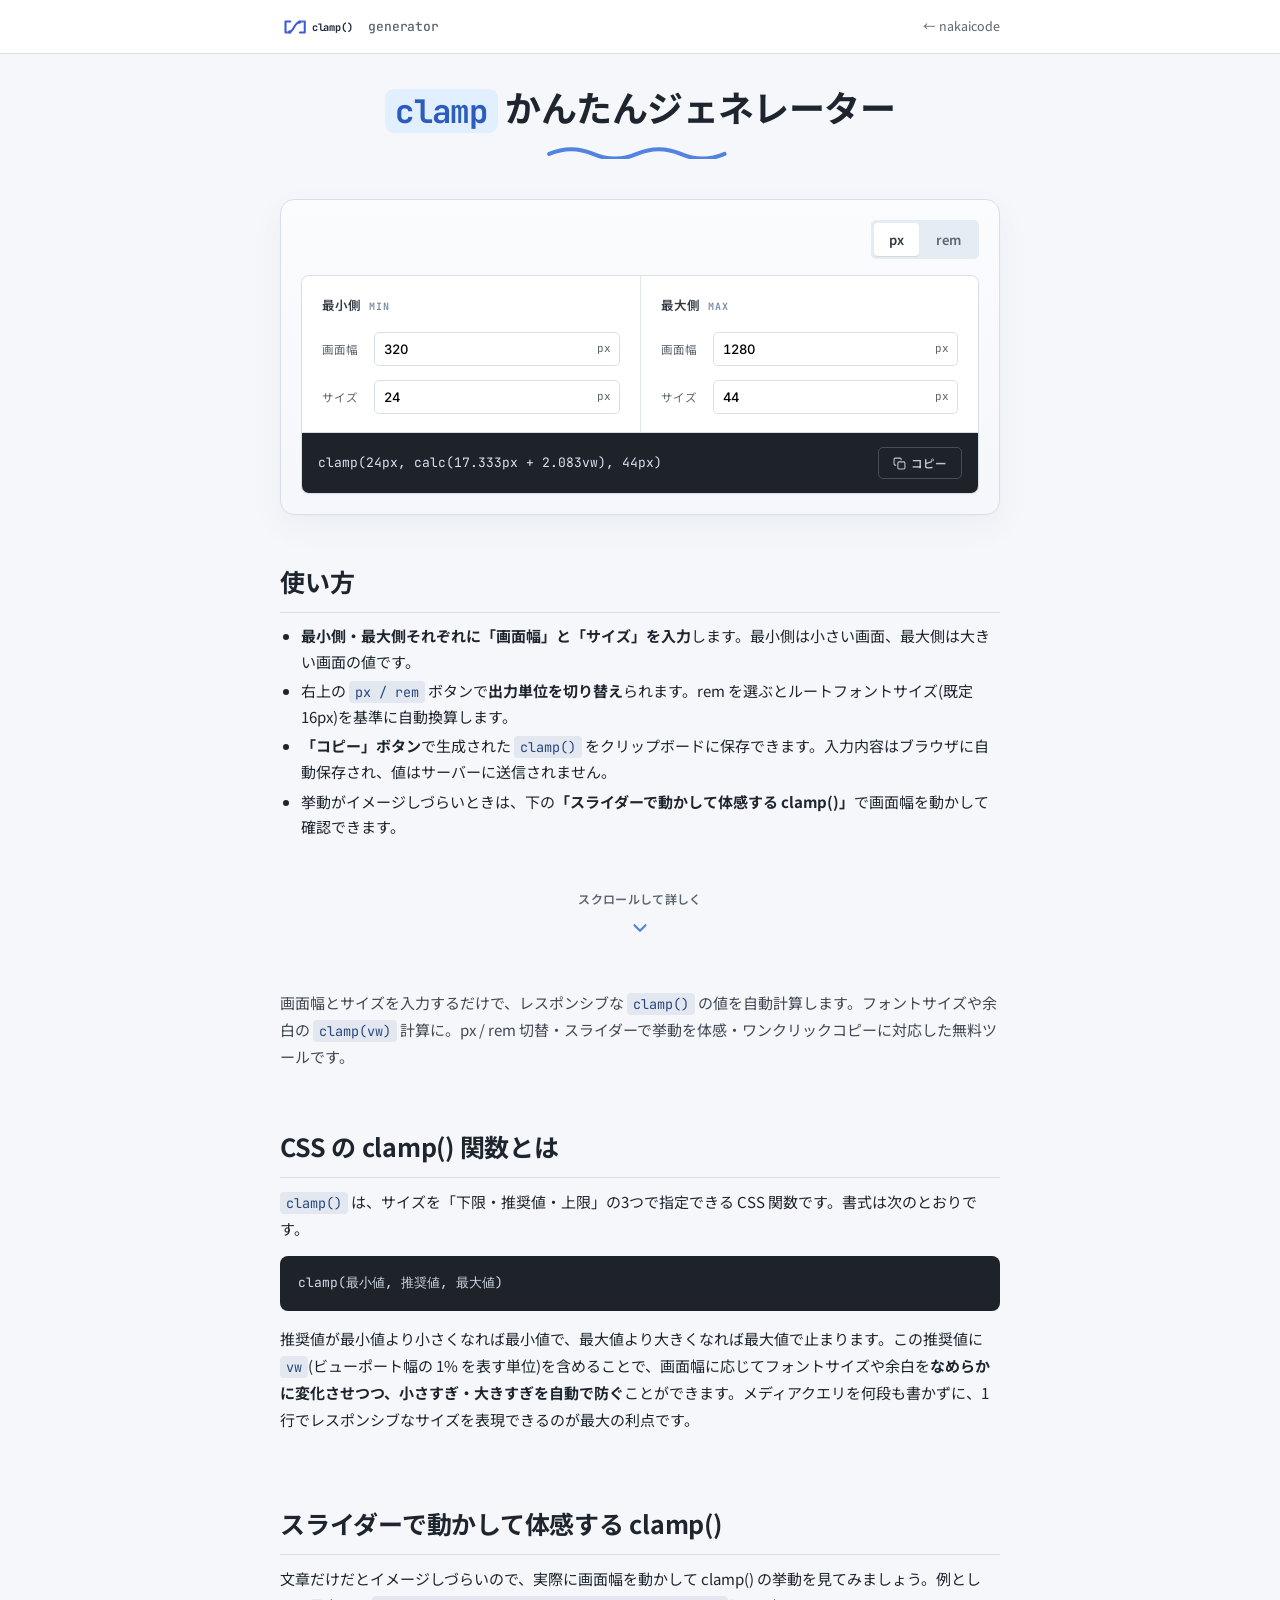
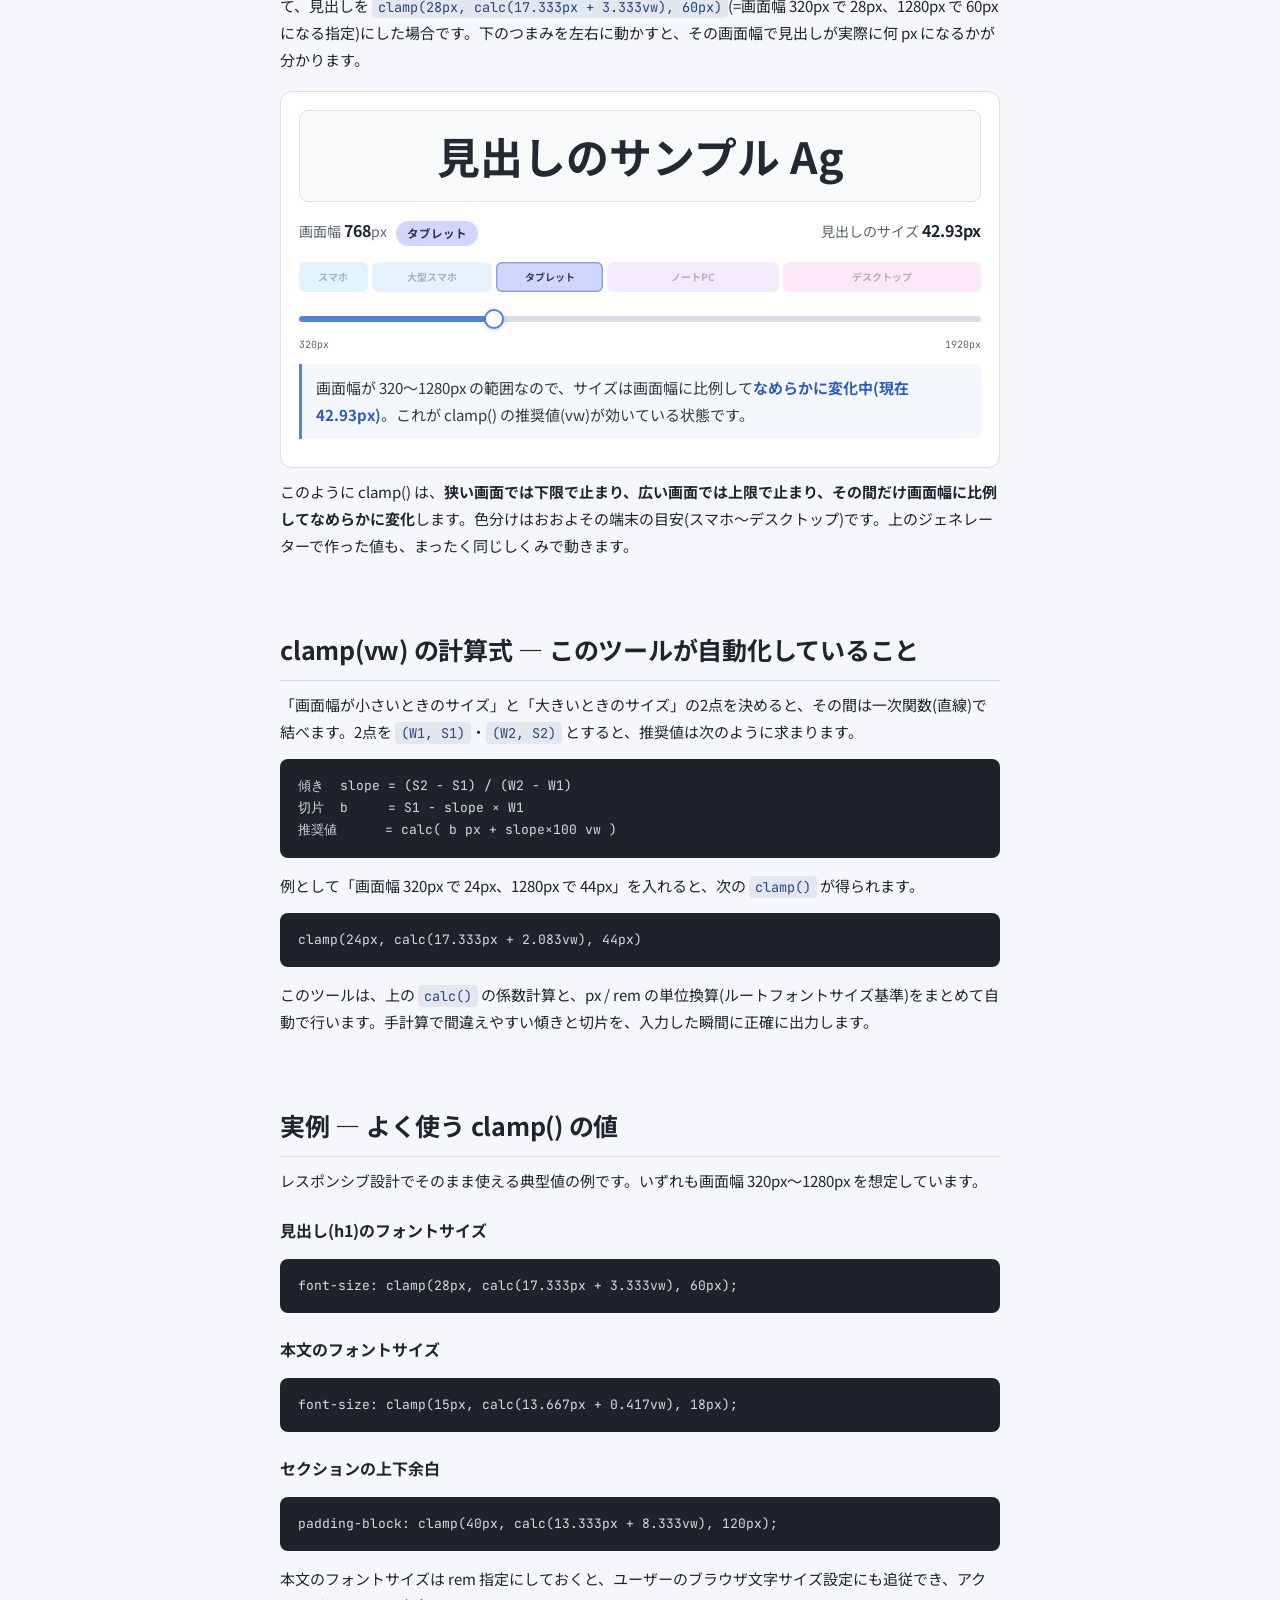
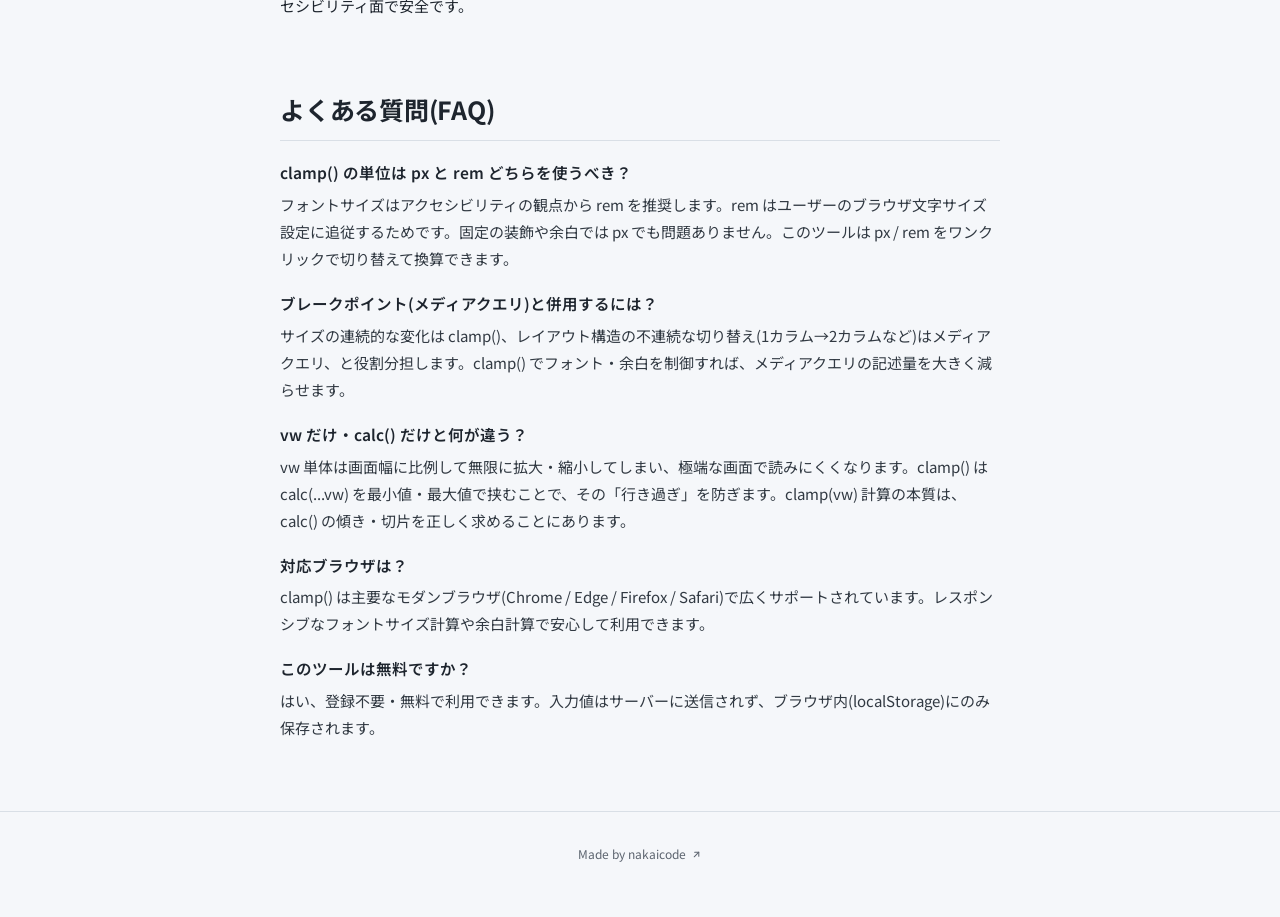
==== commit 1438225c: "clamp-generator: UI改修途中を非公開状態でクローズ UI改修が未完了のため、ファイルは残しつつ次の4箇所で非公開化: - ルート index.html の WORKS カードをコメン" ====
--- a/clamp-generator/index.html
+++ b/clamp-generator/index.html
@@ -1,16 +1,30 @@
 <!DOCTYPE html>
-<html lang="ja">
+<html lang="ja" class="no-js">
 <head>
   <meta charset="utf-8">
+  <!--
+    ============================================================
+    TODO[clamp-generator-hidden]: UI改修中のため一時的に非公開化中
+    ============================================================
+    検索エンジンとポートフォリオから外している状態。
+    公開復活時の戻し作業:
+      1. 直下にある noindex/nofollow の meta タグを削除
+      2. ルート index.html のコメントアウトされた WORKS カードを復活
+      3. ルート sitemap.xml のコメントアウトされた url ブロックを復活
+      4. ルート README.md のステータスを「公開中」に戻す
+    詳細とTODO一覧: リポジトリルートの TODO.md を参照
+  -->
+  <meta name="robots" content="noindex,nofollow">
+  <script>document.documentElement.className=document.documentElement.className.replace("no-js","js");</script>
   <meta name="viewport" content="width=device-width, initial-scale=1">
   <title>CSS clamp() ジェネレーター｜画面幅から最小・最大サイズを自動計算</title>
-  <meta name="description" content="画面幅とサイズを入力するだけで、レスポンシブな CSS clamp() の値を自動計算する無料ツール。フォントサイズや余白の clamp(vw) 計算に対応。px / rem 切替・複数まとめ計算・ワンクリックコピー対応の clamp ジェネレーターです。">
+  <meta name="description" content="画面幅とサイズを入力するだけで、レスポンシブな CSS clamp() の値を自動計算する無料ツール。フォントサイズや余白の clamp(vw) 計算に対応。px / rem 切替・スライダーで挙動を体感・ワンクリックコピー対応の clamp ジェネレーターです。">
   <meta name="theme-color" content="#3b5bdb">
   <link rel="canonical" href="https://nakaicode.com/clamp-generator/">
 
   <!-- OGP / SNS シェア -->
   <meta property="og:title" content="CSS clamp() ジェネレーター｜画面幅から最小・最大サイズを自動計算">
-  <meta property="og:description" content="画面幅とサイズを入れるだけでレスポンシブな clamp() を自動計算。フォント・余白の clamp(vw) 計算に。px/rem 切替・複数まとめ計算・コピー対応の無料ツール。">
+  <meta property="og:description" content="画面幅とサイズを入れるだけでレスポンシブな clamp() を自動計算。フォント・余白の clamp(vw) 計算に。px/rem 切替・スライダーで体感・コピー対応の無料ツール。">
   <meta property="og:type" content="website">
   <meta property="og:url" content="https://nakaicode.com/clamp-generator/">
   <meta property="og:image" content="https://nakaicode.com/clamp-generator/og-image.png">
@@ -37,7 +51,7 @@
     "url": "https://nakaicode.com/clamp-generator/",
     "applicationCategory": "DeveloperApplication",
     "operatingSystem": "Web",
-    "description": "画面幅とサイズを入力するだけで、レスポンシブな CSS clamp() の値を自動計算する無料ツール。フォントサイズや余白の clamp(vw) 計算に対応し、px / rem 切替・複数まとめ計算・ワンクリックコピーが可能。",
+    "description": "画面幅とサイズを入力するだけで、レスポンシブな CSS clamp() の値を自動計算する無料ツール。フォントサイズや余白の clamp(vw) 計算に対応し、px / rem 切替・スライダーで挙動を体感・ワンクリックコピーが可能。",
     "inLanguage": "ja",
     "offers": {
       "@type": "Offer",
@@ -95,7 +109,7 @@
         "name": "レスポンシブなフォントサイズの計算にも使えますか？",
         "acceptedAnswer": {
           "@type": "Answer",
-          "text": "はい。フォントサイズの clamp 計算はこのツールの主用途です。たとえば『画面幅 320px で 24px、1280px で 44px』のように入力すると、その間をなめらかに変化し画面外では止まる clamp() が得られます。複数の見出し・本文サイズをカードで並べて一度に計算できます。"
+          "text": "はい。フォントサイズの clamp 計算はこのツールの主用途です。たとえば『画面幅 320px で 24px、1280px で 44px』のように入力すると、その間をなめらかに変化し画面外では止まる clamp() が得られます。入力値はブラウザに自動保存され、px / rem の切り替えにもその場で追従します。"
         }
       }
     ]
@@ -130,14 +144,17 @@
     /* ヘッダー */
     .site-header{background:#fff;border-bottom:1px solid var(--line)}
     .site-header .wrap{display:flex;align-items:center;justify-content:space-between;padding:15px 20px}
-    .logo{font-family:'JetBrains Mono',monospace;font-size:15px;font-weight:600;letter-spacing:-0.01em}
-    .logo span{color:var(--muted);font-weight:500}
+    .logo{display:inline-flex;align-items:center;gap:7px;font-family:'JetBrains Mono',monospace;font-size:15px;font-weight:600;letter-spacing:-0.01em}
+    .logo__mark{height:22px;width:auto;display:block;flex-shrink:0}
+    .logo span{color:var(--muted);font-weight:500;font-size:13px}
     .home-link{font-size:12.5px;color:var(--muted);text-decoration:none}
     .home-link:hover{color:var(--accent)}
 
     /* ページタイトル(ツールを主役にするため簡潔に) */
-    .pagehead{padding:30px 0 4px}
-    h1{font-size:clamp(24px,3.4vw,34px);line-height:1.3;margin:0;letter-spacing:-0.01em}
+    .pagehead{padding:30px 0 22px;display:flex;flex-direction:column;align-items:center;text-align:center;gap:11px}
+    h1{font-size:clamp(25px,3.6vw,36px);line-height:1.25;margin:0;letter-spacing:-0.015em}
+    .h1-clamp{font-family:'JetBrains Mono',monospace;font-size:0.9em;font-weight:700;color:var(--accent);background:oklch(0.95 0.035 262);padding:0.02em 0.32em;border-radius:9px}
+    .h1-wave{width:min(188px,54%);height:auto;color:var(--accent-soft);display:block}
     .lead{font-size:clamp(14.5px,1.6vw,16px);color:oklch(0.4 0.02 255);margin:6px 0 0}
 
     /* ツール本体(ページ先頭の主役) */
@@ -148,18 +165,8 @@
       box-shadow:0 1px 2px oklch(0.5 0.02 255 / 0.04), 0 12px 30px oklch(0.5 0.05 262 / 0.06);
     }
 
-    .tool-bar{display:flex;align-items:center;justify-content:space-between;gap:14px;margin-bottom:16px;flex-wrap:wrap}
+    .tool-bar{display:flex;align-items:center;justify-content:flex-end;gap:14px;margin-bottom:16px;flex-wrap:wrap}
     .tool-bar__right{display:flex;align-items:center;gap:14px;flex-wrap:wrap}
-
-    /* プリセット */
-    .presets{display:flex;align-items:center;gap:7px;flex-wrap:wrap}
-    .presets__lead{font-size:11.5px;color:var(--muted);font-weight:500;margin-right:1px}
-    .preset-chip{
-      border:1px solid var(--line);background:#fff;color:oklch(0.4 0.02 255);
-      font-size:12px;font-weight:600;padding:6px 12px;border-radius:999px;
-      display:inline-flex;align-items:center;gap:5px;transition:.12s
-    }
-    .preset-chip:hover{border-color:var(--accent-soft);color:var(--accent);background:oklch(0.97 0.02 262)}
 
     .root-field{display:flex;align-items:center;gap:8px}
     .root-field[hidden]{display:none}
@@ -173,11 +180,6 @@
 
     .cards{display:flex;flex-direction:column;gap:16px}
     .ccard{position:relative;background:var(--card);border:1px solid var(--line);border-radius:8px;overflow:hidden;box-shadow:0 1px 2px oklch(0.5 0.02 255 / 0.04)}
-    .ccard__del{position:absolute;top:8px;right:8px;z-index:2;width:24px;height:24px;border:none;border-radius:5px;background:transparent;color:oklch(0.6 0.02 255);font-size:16px;line-height:1;display:flex;align-items:center;justify-content:center}
-    .ccard__del:hover{background:oklch(0.95 0.02 30);color:oklch(0.52 0.15 30)}
-    .ccard__name{display:block;width:100%;border:none;border-bottom:1px solid var(--line);background:oklch(0.985 0.003 262);font-family:inherit;font-size:13px;font-weight:600;color:oklch(0.3 0.02 255);padding:11px 40px 11px 16px}
-    .ccard__name::placeholder{color:oklch(0.68 0.02 255);font-weight:500}
-    .ccard__name:focus{outline:none;border-bottom-color:var(--accent-soft);background:#fff}
     .ccard__grid{display:grid;grid-template-columns:1fr 1px 1fr}
     .ccard__col{padding:18px 20px}
     .ccard__divider{background:oklch(0.93 0.01 255)}
@@ -195,9 +197,6 @@
     .ccard__out code{flex:1;min-width:0;font-family:'JetBrains Mono',monospace;font-size:13px;color:oklch(0.91 0.02 255);word-break:break-all;line-height:1.55}
     .ccard__copy{flex-shrink:0;border:1px solid oklch(0.42 0.012 255);background:transparent;color:oklch(0.82 0.015 255);font-size:11.5px;font-weight:600;padding:7px 14px;border-radius:5px;display:inline-flex;align-items:center;gap:5px}
     .ccard__copy:hover{border-color:var(--accent-soft);background:var(--accent-soft);color:#fff}
-
-    .add-btn{align-self:flex-start;margin-top:16px;border:1px dashed oklch(0.78 0.04 262);background:oklch(0.98 0.015 262);color:var(--accent);font-size:12.5px;font-weight:600;padding:9px 15px;border-radius:6px;display:inline-flex;align-items:center;gap:6px}
-    .add-btn:hover{border-style:solid;background:oklch(0.96 0.03 262)}
 
     /* 共通: レンジスライダー */
     .vw-range{-webkit-appearance:none;appearance:none;width:100%;height:6px;border-radius:999px;background:var(--line);cursor:pointer;outline:none;margin:0}
@@ -239,11 +238,27 @@
     .site-footer a{font-size:12px;color:var(--muted);text-decoration:none;display:inline-flex;align-items:center;gap:5px}
     .site-footer a:hover{color:var(--accent)}
 
+    /* FV 直下に置く「使い方」(article の外なので段落スタイルを補う) */
+    .howto-fv{padding:6px 0 0}
+    .howto-fv ul{padding-left:1.3em;margin:8px 0}
+    .howto-fv li{margin:4px 0;font-size:15px;line-height:1.7}
+
+    /* スクロール誘導インジケーター(解説への導線) */
+    .scroll-cue{display:flex;flex-direction:column;align-items:center;gap:7px;margin:48px 0 10px;color:var(--muted);font-size:12px;font-weight:600;letter-spacing:.03em;transition:opacity .4s ease}
+    .scroll-cue.hide{opacity:0;pointer-events:none}
+    .scroll-cue svg{display:block;color:var(--accent-soft)}
+
+    /* スクロール連動フェードイン: JS 有効かつモーション許可時のみ初期非表示にする(JS 無効時や reduced-motion では常時表示=SEO/アクセシビリティ安全) */
+    @media (prefers-reduced-motion: no-preference){
+      html.js .reveal{opacity:0;transform:translateY(26px);transition:opacity .7s cubic-bezier(.22,.61,.36,1),transform .7s cubic-bezier(.22,.61,.36,1)}
+      html.js .reveal.in{opacity:1;transform:none}
+      .scroll-cue__chev{animation:cueBounce 1.8s ease-in-out infinite}
+    }
+    @keyframes cueBounce{0%,100%{transform:translateY(0)}50%{transform:translateY(5px)}}
+
     @media (max-width:560px){
       .tool{padding:14px;border-radius:12px}
-      .tool-bar{justify-content:space-between}
-      .presets{width:100%;flex-wrap:nowrap;overflow-x:auto;padding-bottom:4px;-webkit-overflow-scrolling:touch}
-      .preset-chip{flex-shrink:0}
+      .scroll-cue{margin:36px 0 6px}
       .ccard__grid{grid-template-columns:1fr}
       .ccard__divider{display:none}
       .ccard__col + .ccard__col{border-top:1px solid var(--line)}
@@ -256,7 +271,20 @@
 
   <header class="site-header">
     <div class="wrap">
-      <div class="logo">clamp()<span> generator</span></div>
+      <div class="logo">
+        <svg class="logo__mark" viewBox="0 0 118 32" role="img" aria-label="clamp() generator" xmlns="http://www.w3.org/2000/svg">
+          <g fill="none" stroke-linecap="round" stroke-linejoin="round">
+            <path d="M8 8v16M8 8h7M8 24h7" stroke="#3b5bdb" stroke-width="3"/>
+            <path d="M36 8v16M36 8h-7M36 24h-7" stroke="#3b5bdb" stroke-width="3"/>
+            <path d="M14 23c6 0 7-14 14-14" stroke="#3b5bdb" stroke-width="3"/>
+            <path d="M14 23h-3M31 9h3" stroke="#9ca3af" stroke-width="2"/>
+            <circle cx="14" cy="23" r="2.3" fill="#3b5bdb" stroke="none"/>
+            <circle cx="28" cy="9" r="2.3" fill="#3b5bdb" stroke="none"/>
+          </g>
+          <text x="46" y="21.5" fill="#1f2937" font-family="'JetBrains Mono','SFMono-Regular',Consolas,monospace" font-size="15" font-weight="700">clamp()</text>
+        </svg>
+        <span>generator</span>
+      </div>
       <a class="home-link" href="https://nakaicode.com/">← nakaicode</a>
     </div>
   </header>
@@ -265,17 +293,14 @@
 
     <!-- ============ ① ジェネレーター本体(ページ先頭) ============ -->
     <div class="pagehead">
-      <h1>CSS clamp() ジェネレーター</h1>
+      <h1><span class="h1-clamp">clamp</span> かんたんジェネレーター</h1>
+      <svg class="h1-wave" viewBox="0 0 120 10" fill="none" aria-hidden="true" xmlns="http://www.w3.org/2000/svg">
+        <path d="M2 7 Q16 1 30 7 T58 7 T86 7 T114 7" stroke="currentColor" stroke-width="2.6" stroke-linecap="round"/>
+      </svg>
     </div>
 
     <section class="tool" aria-label="clamp() 計算ツール">
       <div class="tool-bar">
-        <div class="presets" id="presets" aria-label="プリセット">
-          <span class="presets__lead">プリセット</span>
-          <button class="preset-chip" type="button" data-preset="heading">見出し</button>
-          <button class="preset-chip" type="button" data-preset="body">本文</button>
-          <button class="preset-chip" type="button" data-preset="space">セクション余白</button>
-        </div>
         <div class="tool-bar__right">
           <div class="root-field" id="rootField" hidden>
             <label for="rootInput">ルート</label>
@@ -292,16 +317,31 @@
       </div>
 
       <div class="cards" id="cards"><!-- カードを JS で描画 --></div>
-
-      <button class="add-btn" id="addCard" type="button">＋ カードを追加</button>
     </section>
 
-    <p class="lead">画面幅とサイズを入力するだけで、レスポンシブな <code class="inline">clamp()</code> の値を自動計算します。フォントサイズや余白の <code class="inline">clamp(vw)</code> 計算に。px / rem 切替・複数まとめ計算・ワンクリックコピーに対応した無料ツールです。</p>
+    <!-- ジェネレーター直下に「使い方」を配置(ファーストビュー内に収める) -->
+    <section id="howto" class="howto-fv">
+      <h2>使い方</h2>
+      <ul>
+        <li><strong>最小側・最大側それぞれに「画面幅」と「サイズ」を入力</strong>します。最小側は小さい画面、最大側は大きい画面の値です。</li>
+        <li>右上の <code class="inline">px / rem</code> ボタンで<strong>出力単位を切り替え</strong>られます。rem を選ぶとルートフォントサイズ(既定 16px)を基準に自動換算します。</li>
+        <li><strong>「コピー」ボタン</strong>で生成された <code class="inline">clamp()</code> をクリップボードに保存できます。入力内容はブラウザに自動保存され、値はサーバーに送信されません。</li>
+        <li>挙動がイメージしづらいときは、下の<strong>「スライダーで動かして体感する clamp()」</strong>で画面幅を動かして確認できます。</li>
+      </ul>
+    </section>
+
+    <!-- スクロール誘導 + 解説エリアへの余白 -->
+    <div class="scroll-cue" id="scrollCue" aria-hidden="true">
+      <span>スクロールして詳しく</span>
+      <svg class="scroll-cue__chev" width="22" height="22" viewBox="0 0 24 24" fill="none" stroke="currentColor" stroke-width="2.4" stroke-linecap="round" stroke-linejoin="round"><path d="M6 9l6 6 6-6"></path></svg>
+    </div>
 
     <!-- ============ ② 解説コンテンツ(静的 HTML。ここが SEO の本丸) ============ -->
     <article class="doc">
 
-      <section id="about">
+      <p class="lead">画面幅とサイズを入力するだけで、レスポンシブな <code class="inline">clamp()</code> の値を自動計算します。フォントサイズや余白の <code class="inline">clamp(vw)</code> 計算に。px / rem 切替・スライダーで挙動を体感・ワンクリックコピーに対応した無料ツールです。</p>
+
+      <section id="about" class="reveal">
         <h2>CSS の clamp() 関数とは</h2>
         <p><code class="inline">clamp()</code> は、サイズを「下限・推奨値・上限」の3つで指定できる CSS 関数です。書式は次のとおりです。</p>
         <pre>clamp(最小値, 推奨値, 最大値)</pre>
@@ -309,7 +349,7 @@
       </section>
 
       <!-- ============ 体感プレイグラウンド(clamp を知らない人向けの導入) ============ -->
-      <section id="playground">
+      <section id="playground" class="reveal">
         <h2>スライダーで動かして体感する clamp()</h2>
         <p>文章だけだとイメージしづらいので、実際に画面幅を動かして clamp() の挙動を見てみましょう。例として、見出しを <code class="inline">clamp(28px, calc(17.333px + 3.333vw), 60px)</code>(=画面幅 320px で 28px、1280px で 60px になる指定)にした場合です。下のつまみを左右に動かすと、その画面幅で見出しが実際に何 px になるかが分かります。</p>
 
@@ -340,7 +380,7 @@
         <p>このように clamp() は、<strong>狭い画面では下限で止まり、広い画面では上限で止まり、その間だけ画面幅に比例してなめらかに変化</strong>します。色分けはおおよその端末の目安(スマホ〜デスクトップ)です。上のジェネレーターで作った値も、まったく同じしくみで動きます。</p>
       </section>
 
-      <section id="formula">
+      <section id="formula" class="reveal">
         <h2>clamp(vw) の計算式 — このツールが自動化していること</h2>
         <p>「画面幅が小さいときのサイズ」と「大きいときのサイズ」の2点を決めると、その間は一次関数(直線)で結べます。2点を <code class="inline">(W1, S1)</code>・<code class="inline">(W2, S2)</code> とすると、推奨値は次のように求まります。</p>
         <pre>傾き  slope = (S2 - S1) / (W2 - W1)
@@ -351,18 +391,7 @@
         <p>このツールは、上の <code class="inline">calc()</code> の係数計算と、px / rem の単位換算(ルートフォントサイズ基準)をまとめて自動で行います。手計算で間違えやすい傾きと切片を、入力した瞬間に正確に出力します。</p>
       </section>
 
-      <section id="howto">
-        <h2>使い方</h2>
-        <ul>
-          <li><strong>最小側・最大側それぞれに「画面幅」と「サイズ」を入力</strong>します。最小側は小さい画面、最大側は大きい画面の値です。</li>
-          <li>右上の <code class="inline">px / rem</code> ボタンで<strong>出力単位を切り替え</strong>られます。rem を選ぶとルートフォントサイズ(既定 16px)を基準に自動換算します。</li>
-          <li><strong>「コピー」ボタン</strong>で生成された <code class="inline">clamp()</code> をクリップボードに保存できます。</li>
-          <li><strong>「プリセット」や「カードを追加」</strong>で、見出し・本文・余白など複数のサイズを一度にまとめて計算できます。入力内容はブラウザに自動保存されます。</li>
-          <li>挙動がイメージしづらいときは、上の<strong>「スライダーで動かして体感する clamp()」</strong>で画面幅を動かして確認できます。</li>
-        </ul>
-      </section>
-
-      <section id="examples">
+      <section id="examples" class="reveal">
         <h2>実例 — よく使う clamp() の値</h2>
         <p>レスポンシブ設計でそのまま使える典型値の例です。いずれも画面幅 320px〜1280px を想定しています。</p>
         <h3>見出し(h1)のフォントサイズ</h3>
@@ -374,7 +403,7 @@
         <p>本文のフォントサイズは rem 指定にしておくと、ユーザーのブラウザ文字サイズ設定にも追従でき、アクセシビリティ面で安全です。</p>
       </section>
 
-      <section id="faq">
+      <section id="faq" class="reveal">
         <h2>よくある質問(FAQ)</h2>
         <dl class="faq">
           <dt>clamp() の単位は px と rem どちらを使うべき？</dt>
@@ -412,21 +441,18 @@
     var state = {
       unit: "px",
       root: 16,
-      cards: [{ id: "c1", name: "見出し", w1: 320, w2: 1280, s1: 24, s2: 44 }]
-    };
-
-    // プリセット定義(値はすべて px 基準)
-    var PRESETS = {
-      heading: { name: "見出し", w1: 320, w2: 1280, s1: 28, s2: 60 },
-      body:    { name: "本文",   w1: 320, w2: 1280, s1: 15, s2: 18 },
-      space:   { name: "セクション余白", w1: 320, w2: 1280, s1: 40, s2: 120 }
+      cards: [{ id: "c1", w1: 320, w2: 1280, s1: 24, s2: 44 }]
     };
 
     try {
       var raw = localStorage.getItem(STORAGE_KEY);
       if (raw) {
         var d = JSON.parse(raw);
-        if (d && d.cards && d.cards.length) state = Object.assign(state, d);
+        if (d && d.cards && d.cards.length) {
+          state = Object.assign(state, d);
+          // 単一カードに正規化(旧バージョンで複数保存されていても先頭のみ採用)
+          state.cards = [state.cards[0]];
+        }
       }
     } catch (e) {}
 
@@ -524,22 +550,6 @@
       state.cards.forEach(function (c) {
         var card = el("div", "ccard");
 
-        if (state.cards.length > 1) {
-          var del = el("button", "ccard__del", { type: "button", title: "削除", "aria-label": "カードを削除" });
-          del.textContent = "×";
-          del.addEventListener("click", function () {
-            state.cards = state.cards.filter(function (x) { return x.id !== c.id; });
-            persist(); render();
-          });
-          card.appendChild(del);
-        }
-
-        var nameInp = el("input", "ccard__name", { type: "text", maxlength: "40", placeholder: "用途名 (任意 / 例: 見出し)" });
-        nameInp.value = c.name || "";
-        nameInp.addEventListener("input", function () { c.name = nameInp.value; });
-        nameInp.addEventListener("change", persist);
-        card.appendChild(nameInp);
-
         var grid = el("div", "ccard__grid");
         grid.appendChild(buildSide(c, "min"));
         grid.appendChild(el("div", "ccard__divider"));
@@ -574,19 +584,6 @@
     });
     document.getElementById("rootInput").value = state.root;
 
-    document.getElementById("presets").addEventListener("click", function (e) {
-      var btn = e.target.closest ? e.target.closest("[data-preset]") : null;
-      if (!btn) return;
-      var p = PRESETS[btn.getAttribute("data-preset")];
-      if (!p) return;
-      state.cards.push({ id: "c" + Date.now(), name: p.name, w1: p.w1, w2: p.w2, s1: p.s1, s2: p.s2 });
-      persist(); render();
-    });
-    document.getElementById("addCard").addEventListener("click", function () {
-      state.cards.push({ id: "c" + Date.now(), name: "", w1: 320, w2: 1280, s1: 16, s2: 24 });
-      persist(); render();
-    });
-
     render();
   })();
 
@@ -671,6 +668,33 @@
     range.addEventListener("input", update);
     update();
   })();
+
+  // ===== ③ スクロール連動フェードイン & スクロール誘導インジケーター =====
+  (function () {
+    "use strict";
+    var reveals = document.querySelectorAll(".reveal");
+    if ("IntersectionObserver" in window && reveals.length) {
+      var io = new IntersectionObserver(function (entries) {
+        entries.forEach(function (en) {
+          if (en.isIntersecting) { en.target.classList.add("in"); io.unobserve(en.target); }
+        });
+      }, { threshold: 0.1, rootMargin: "0px 0px -8% 0px" });
+      for (var i = 0; i < reveals.length; i++) io.observe(reveals[i]);
+    } else {
+      // 非対応環境は常時表示(コンテンツが隠れないようフォールバック)
+      for (var j = 0; j < reveals.length; j++) reveals[j].classList.add("in");
+    }
+
+    var cue = document.getElementById("scrollCue");
+    if (cue) {
+      var onScroll = function () {
+        if (window.scrollY > 80) cue.classList.add("hide");
+        else cue.classList.remove("hide");
+      };
+      window.addEventListener("scroll", onScroll, { passive: true });
+      onScroll();
+    }
+  })();
   </script>
 </body>
 </html>
